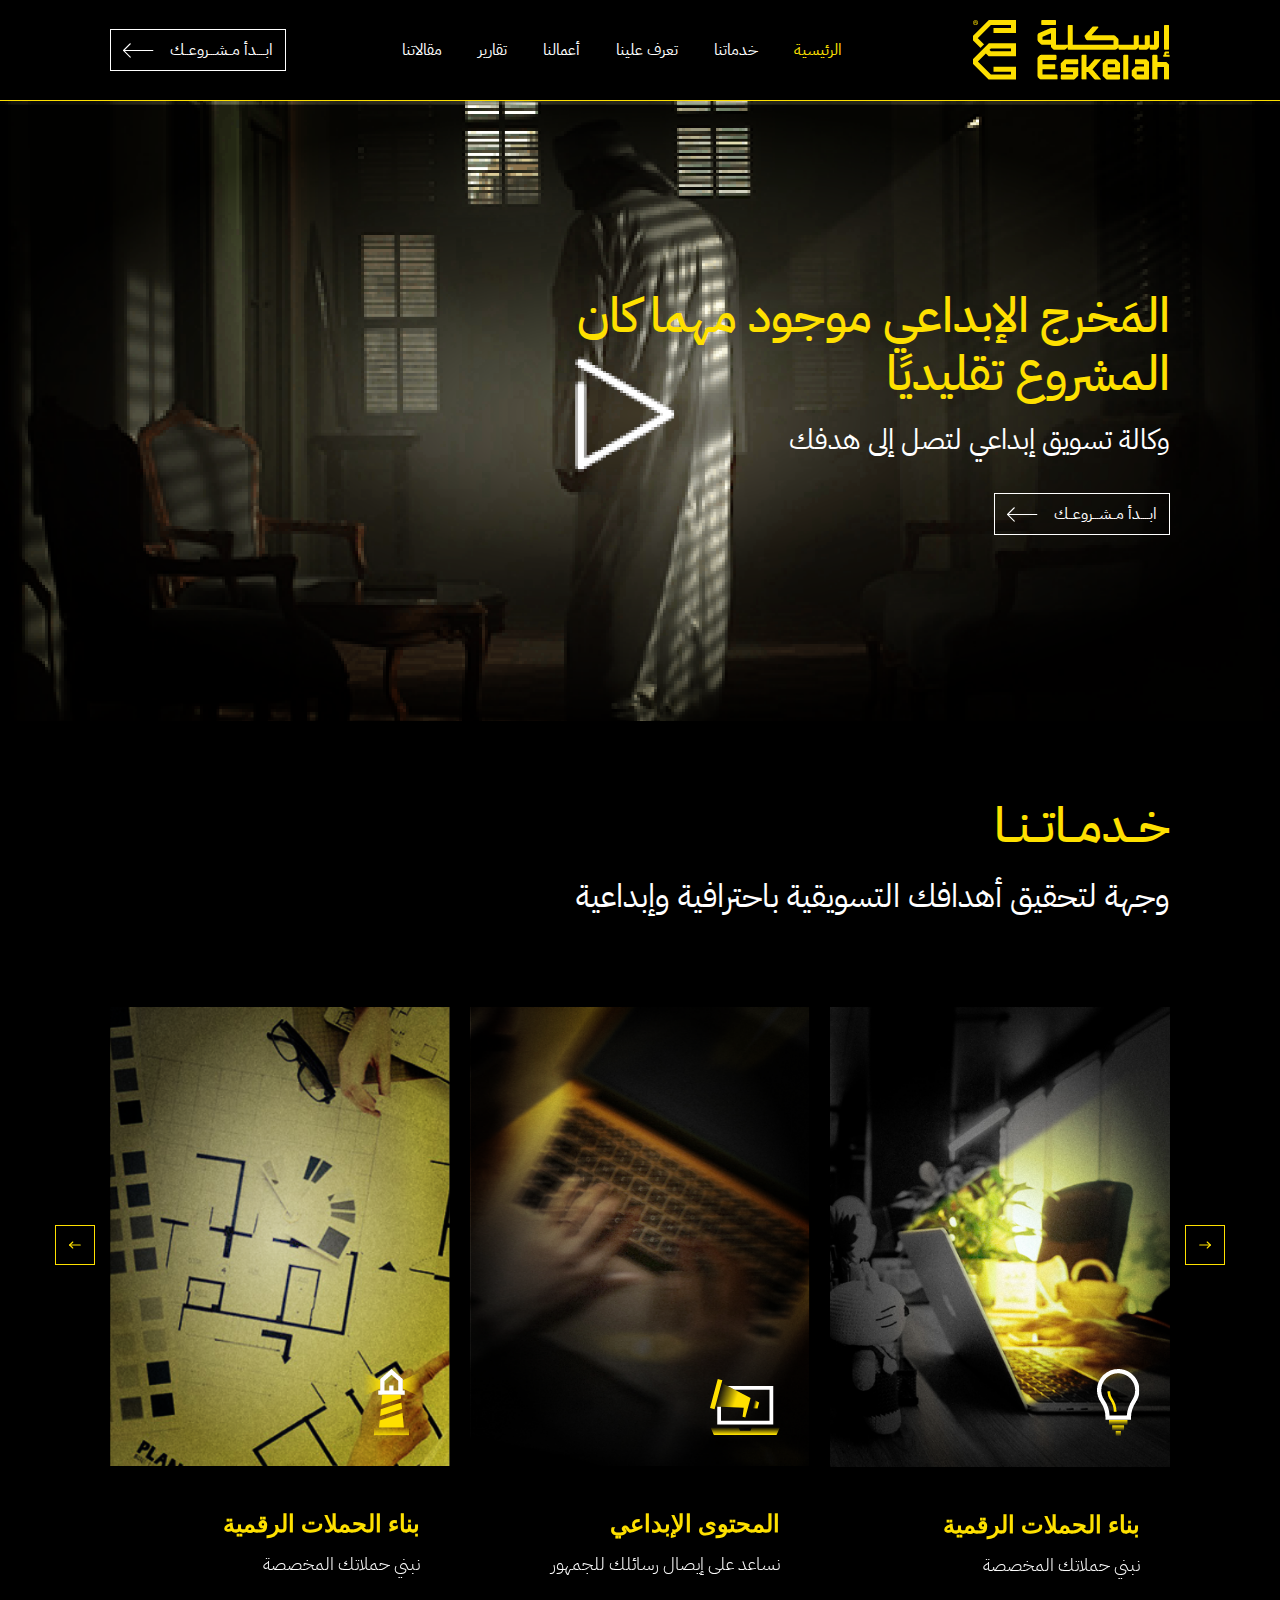
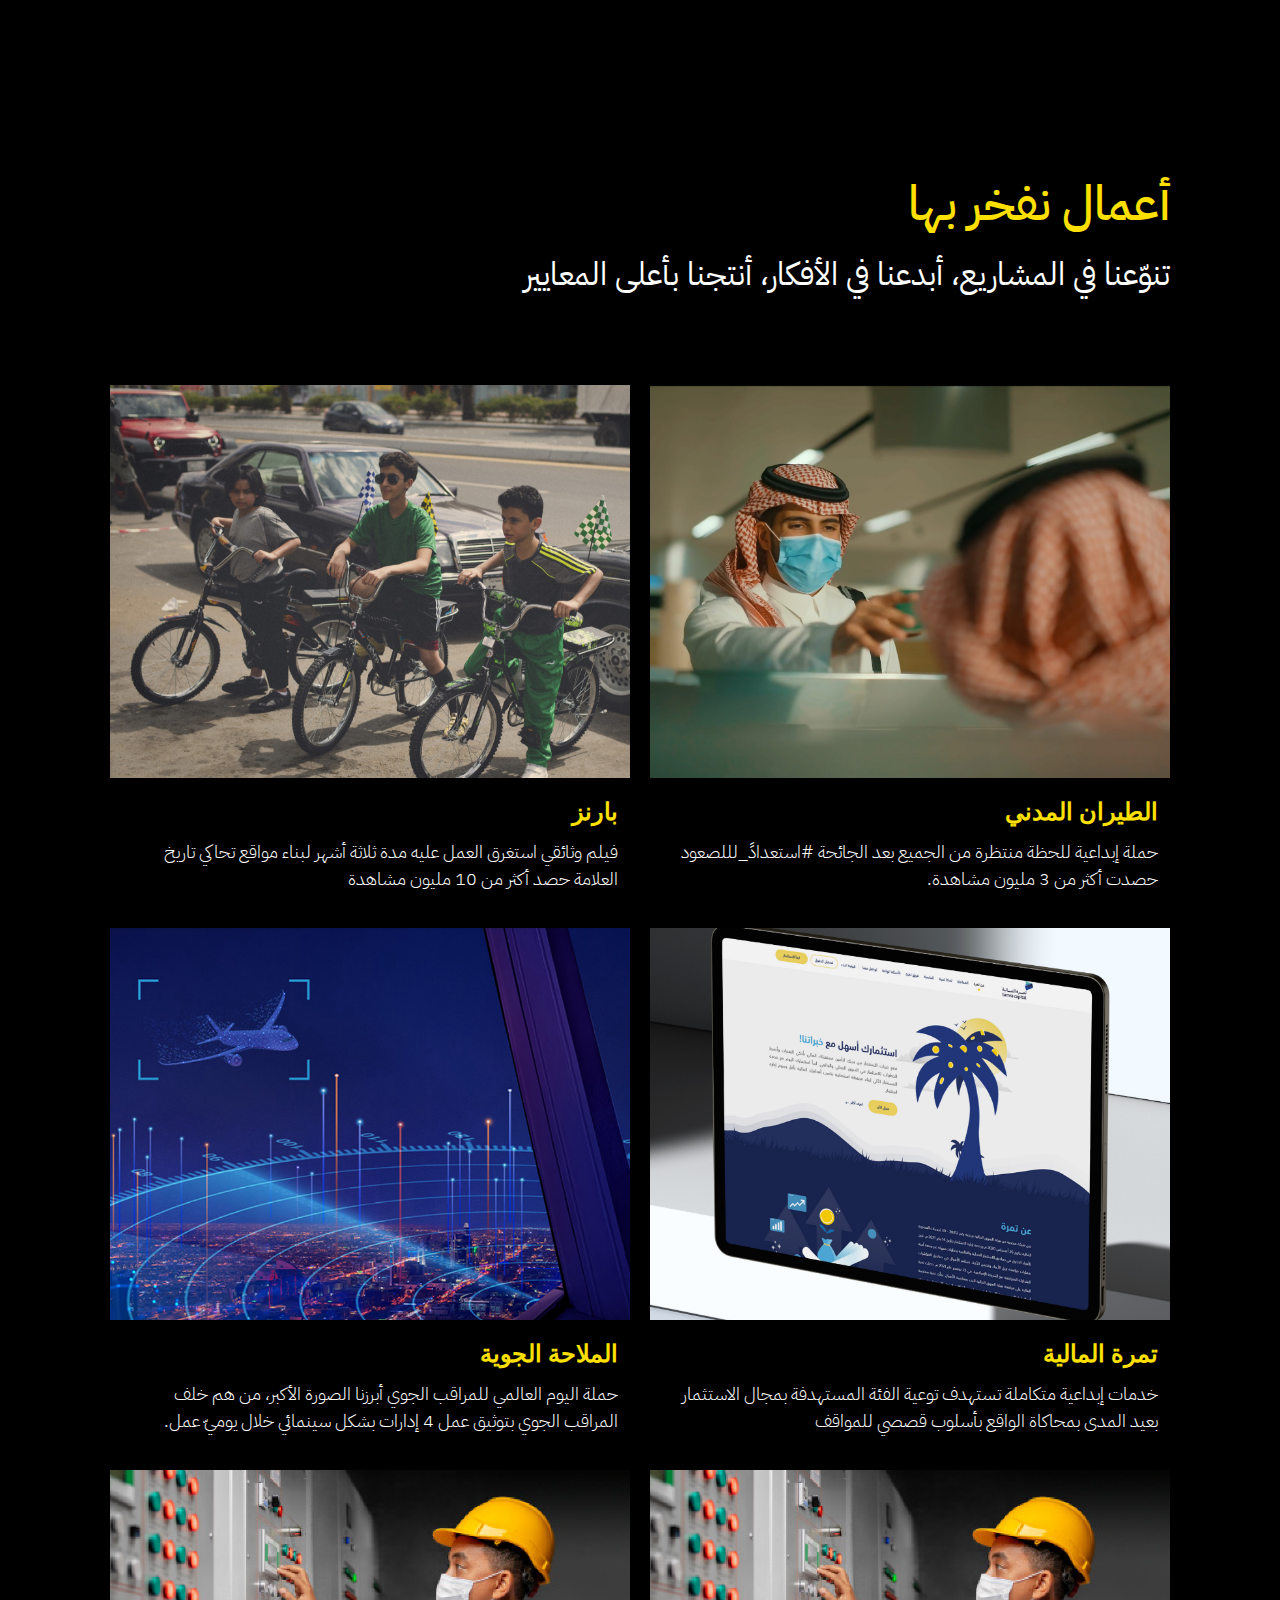
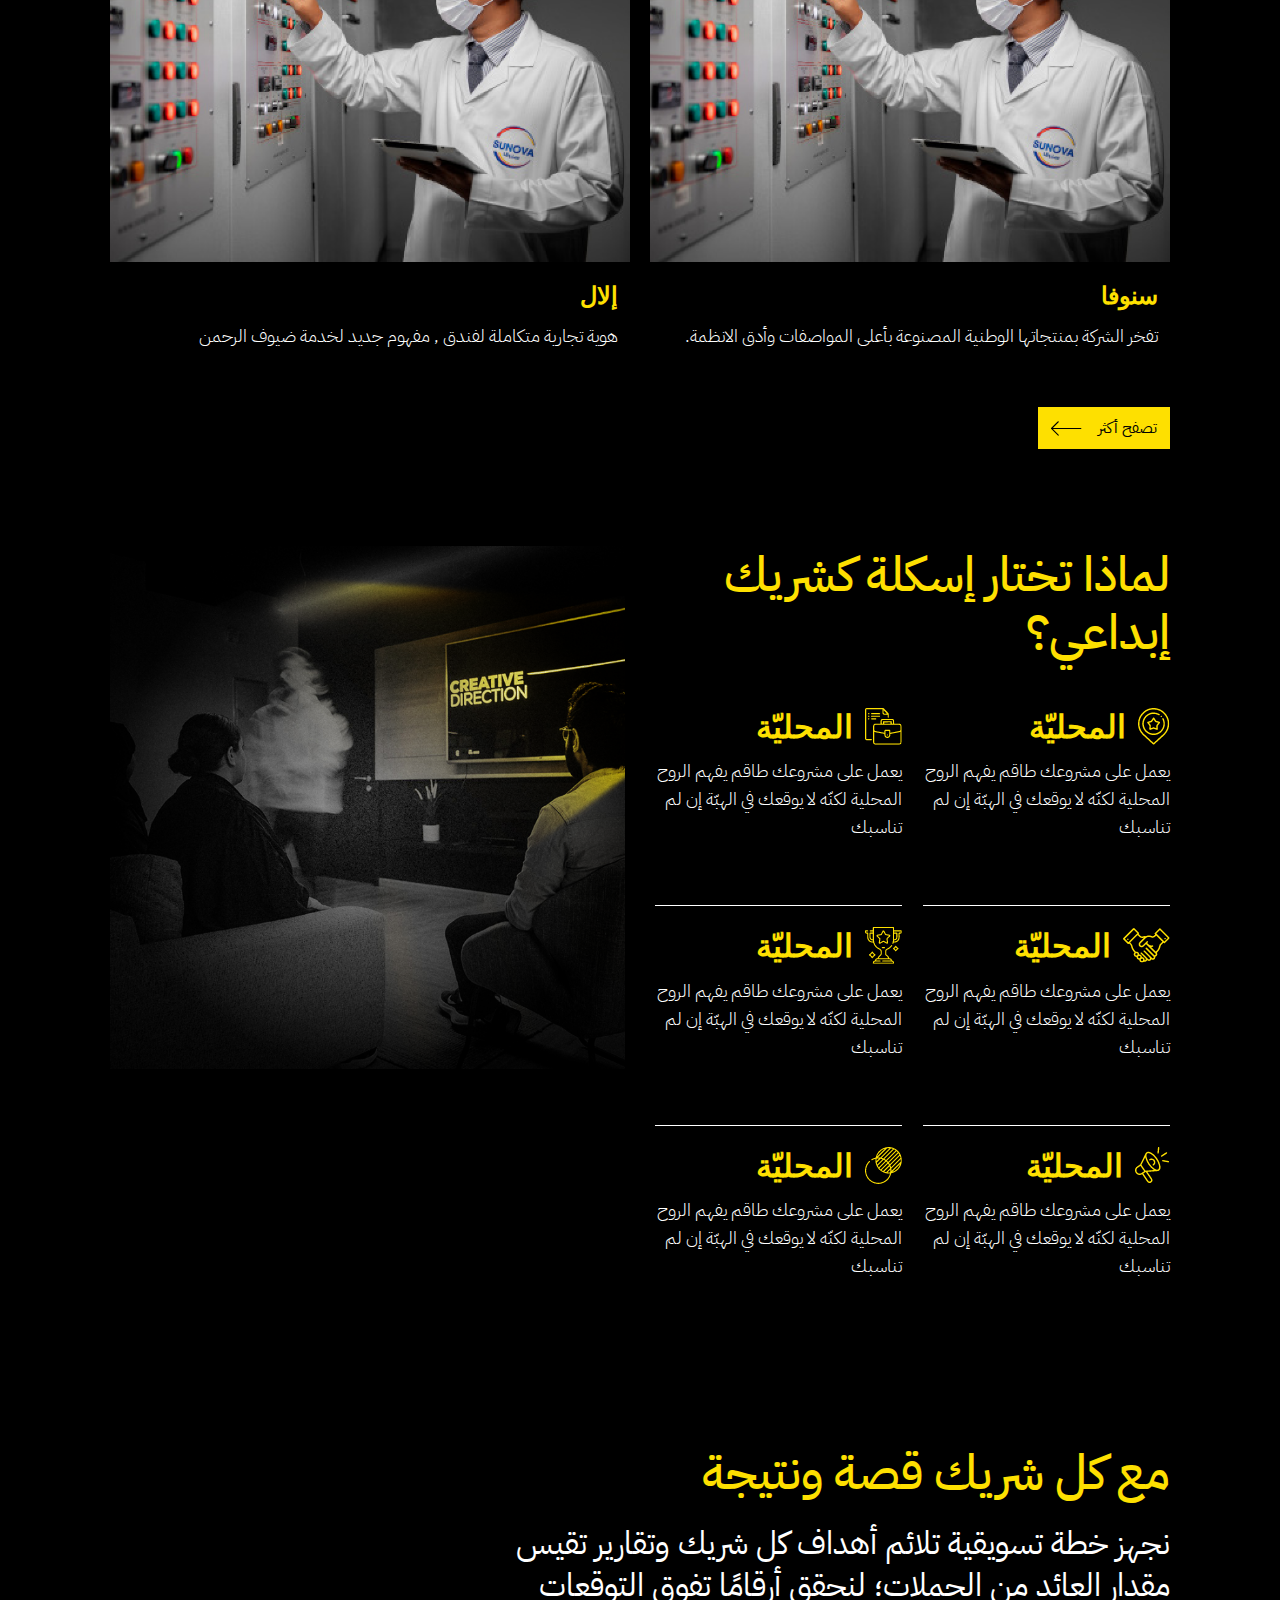
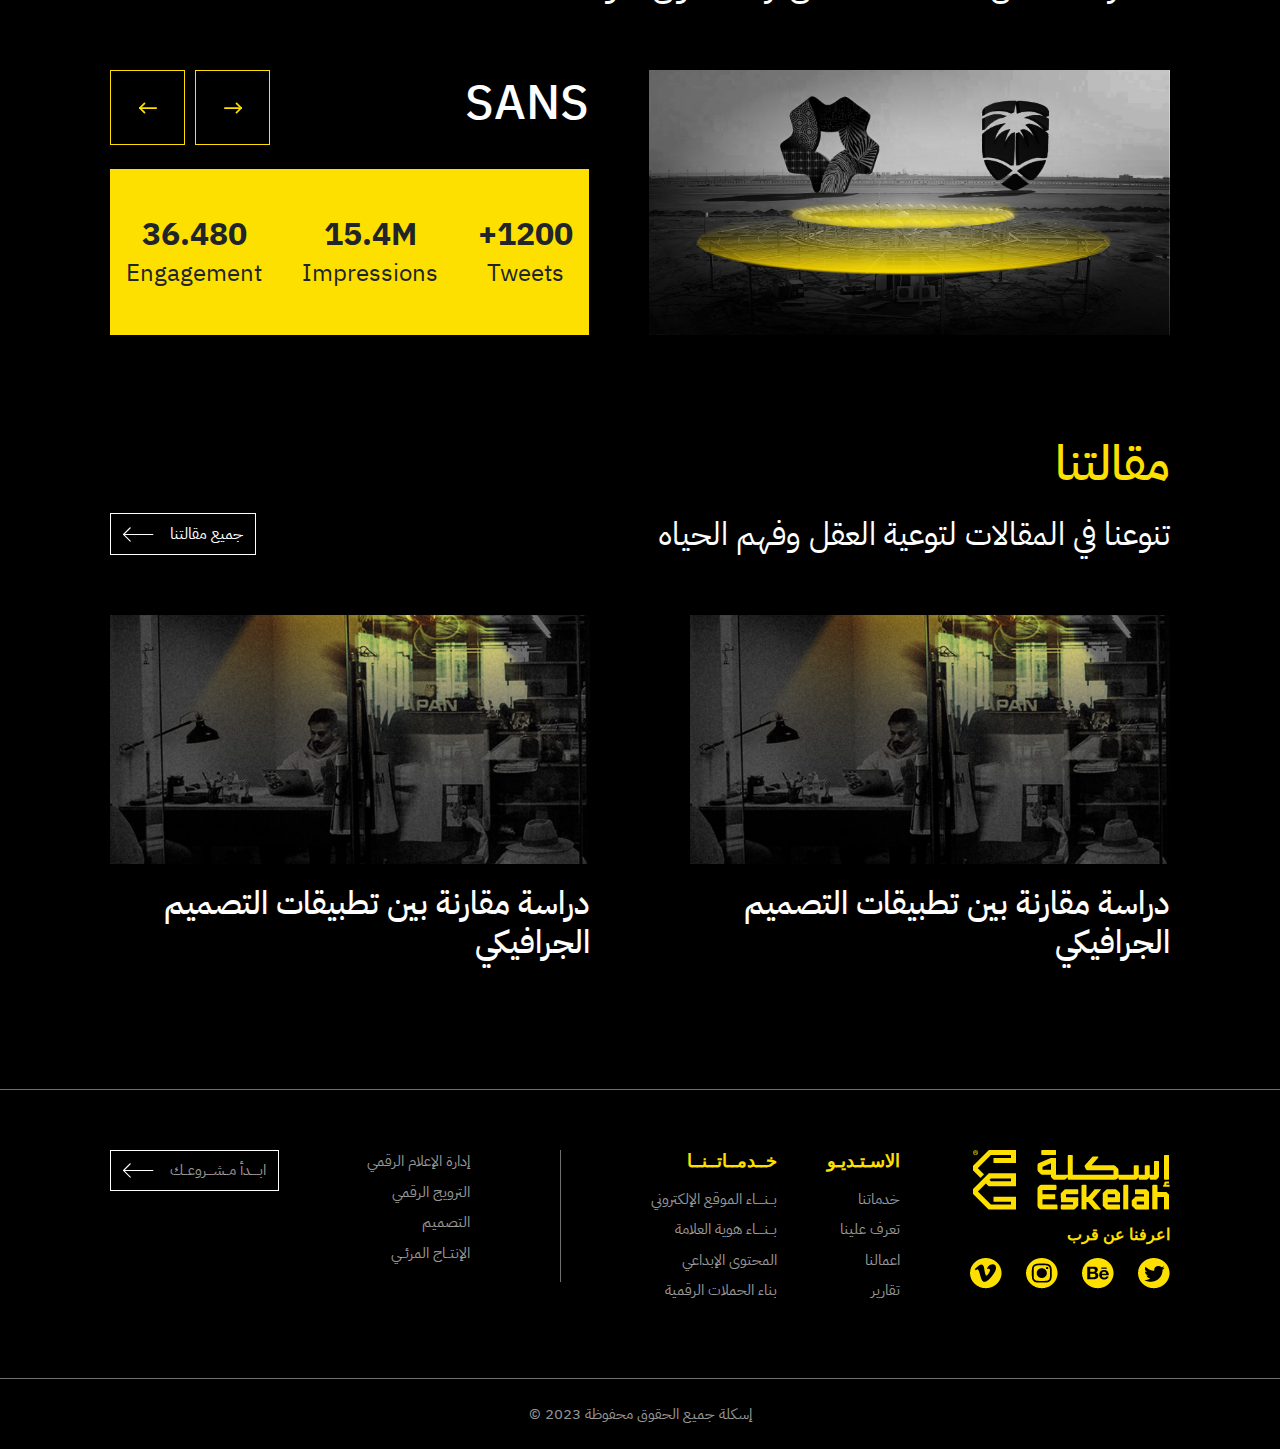
==== index.html @ 3be9e36b "first commit" ====
<!DOCTYPE html>
<html lang="en">

<head>
    <meta charset="UTF-8">
    <meta http-equiv="X-UA-Compatible" content="IE=edge">
    <meta name="viewport" content="width=device-width, initial-scale=1.0">
    <meta name="description" content="" />
    <title>Home</title>
    <link rel="stylesheet" href="css/bootstrap_rtl.min.css">
    <link rel="stylesheet" href="css/fontawesome-all.min.css">
    <link rel="stylesheet" href="css/owl.carousel.min.css">
    <link rel="stylesheet" href="css/style.css">

</head>

<body>

    <!-- Start NavBar -->
    <div class="nav">
        <div class="custom_container">
            <nav class="navbar navbar-expand-lg p-0">
                <a class="navbar-brand" href="index.html">
                    <img src="imgs/logo.png" alt="logo" />
                </a>
                <button class="navbar-toggler" type="button" data-toggle="collapse"
                    data-target="#navbarSupportedContent" aria-controls="navbarSupportedContent" aria-expanded="false"
                    class="w-auto" aria-label="Toggle navigation">
                    <svg xmlns="http://www.w3.org/2000/svg" class="icon icon-tabler icon-tabler-menu-2" width="32"
                        height="32" viewBox="0 0 24 24" stroke-width="1.5" stroke="#ffffff" fill="none"
                        stroke-linecap="round" stroke-linejoin="round">
                        <path stroke="none" d="M0 0h24v24H0z" fill="none" />
                        <path d="M4 6l16 0" />
                        <path d="M4 12l16 0" />
                        <path d="M4 18l16 0" />
                    </svg>
                </button>

                <div class="collapse navbar-collapse" id="navbarSupportedContent">
                    <ul class="navbar-nav mr-auto ml-auto">
                        <li class="nav-item ">
                            <a class="nav-link active" href="#">الرئيسية <span class="sr-only">(current)</span></a>
                        </li>
                        <li class="nav-item">
                            <a class="nav-link" href="#">خدماتنا</a>
                        </li>

                        <li class="nav-item">
                            <a class="nav-link" href="#">تعرف علينا</a>
                        </li>
                        <li class="nav-item">
                            <a class="nav-link" href="#"> أعمالنا</a>
                        </li>
                        <li class="nav-item">
                            <a class="nav-link" href="#"> تقارير</a>
                        </li>
                        <li class="nav-item">
                            <a class="nav-link" href="#"> مقالاتنا</a>
                        </li>
                    </ul>
                    <div class="action">
                        <a class="d-flex align-items-center" href="#">
                            <span> ابــــدأ مــشـــروعــك </span>
                            <img src="imgs/arrow.png" alt="arrow" />
                        </a>
                    </div>
                </div>
            </nav>
        </div>
    </div>
    <!--  // End NavBar  -->

    <!-- Start Hero -->

    <section class="hero">
        <div class="custom_container">
            <div class="content">
                <h1>
                    المَخرج الإبداعي موجود
                    مهما كان المشروع تقليديًا
                </h1>
                <p>
                    وكالة تسويق إبداعي لتصل إلى هدفك
                </p>
                <div class="action">
                    <a class="d-flex align-items-center" href="#">
                        <span> ابــــدأ مــشـــروعــك </span>
                        <img src="imgs/arrow.png" alt="arrow" />
                    </a>
                </div>
            </div>
        </div>
    </section>
    <!-- // end hero  -->

    <!-- Services -->

    <section class="services">
        <div class="custom_container">
            <h3 class="head"> خــدمــاتــنــا </h3>
            <p class="desc"> وجهة لتحقيق أهدافك التسويقية باحترافية وإبداعية </p>
            <div class="owl-carousel services_owl owl-theme">
                <div>
                    <div class="product">
                        <div class="product_img">
                            <img src="imgs/prod_1.png" alt="product" />
                            <img src="imgs/1.png" class="w-auto" alt="label" />
                        </div>
                        <div class="product_desc">
                            <h4> بناء الحملات الرقمية </h4>
                            <p>
                                نبني حملاتك المخصصة
                            </p>
                        </div>
                    </div>
                </div>
                <div>
                    <div class="product">
                        <div class="product_img">
                            <img src="imgs/prod_2.png" alt="product" />
                            <img src="imgs/2.png" class="w-auto" alt="label" />
                        </div>
                        <div class="product_desc">
                            <h4> المحتوى الإبداعي</h4>
                            <p>
                                نساعد على إيصال رسائلك للجمهور
                            </p>
                        </div>
                    </div>
                </div>
                <div>
                    <div class="product">
                        <div class="product_img">
                            <img src="imgs/prod_3.png" alt="product" />
                            <img src="imgs/3.png" class="w-auto" alt="label" />
                        </div>
                        <div class="product_desc">
                            <h4> بناء الحملات الرقمية </h4>
                            <p>
                                نبني حملاتك المخصصة
                            </p>
                        </div>
                    </div>
                </div>
                <div>
                    <div class="product">
                        <div class="product_img">
                            <img src="imgs/prod_4.png" alt="product" />
                            <img src="imgs/4.png" class="w-auto" alt="label" />
                        </div>
                        <div class="product_desc">
                            <h4> بناء الحملات الرقمية </h4>
                            <p>
                                نبني حملاتك المخصصة
                            </p>
                        </div>
                    </div>
                </div>
                <div>
                    <div class="product">
                        <div class="product_img">
                            <img src="imgs/prod_1.png" alt="product" />
                            <img src="imgs/1.png" class="w-auto" alt="label" />
                        </div>
                        <div class="product_desc">
                            <h4> بناء الحملات الرقمية </h4>
                            <p>
                                نبني حملاتك المخصصة
                            </p>
                        </div>
                    </div>
                </div>
                <div>
                    <div class="product">
                        <div class="product_img">
                            <img src="imgs/prod_2.png" alt="product" />
                            <img src="imgs/2.png" class="w-auto" alt="label" />
                        </div>
                        <div class="product_desc">
                            <h4> بناء الحملات الرقمية </h4>
                            <p>
                                نبني حملاتك المخصصة
                            </p>
                        </div>
                    </div>
                </div>
                <div>
                    <div class="product">
                        <div class="product_img">
                            <img src="imgs/prod_3.png" alt="product" />
                            <img src="imgs/3.png" class="w-auto" alt="label" />
                        </div>
                        <div class="product_desc">
                            <h4> بناء الحملات الرقمية </h4>
                            <p>
                                نبني حملاتك المخصصة
                            </p>
                        </div>
                    </div>
                </div>

            </div>
        </div>
    </section>

    <!-- End Services  -->

    <!-- Start Products -->

    <section class="products">
        <div class="custom_container">
            <h3 class="head"> أعمال نفخر بها </h3>
            <p class="desc">تنوّعنا في المشاريع، أبدعنا في الأفكار، أنتجنا بأعلى المعايير </p>
            <div class="wrapper d-flex row">
                <a href="#" class="product">
                    <div class="product_img">
                        <img src="imgs/product_1.png" class="w-100" alt="product" />
                    </div>
                    <div class="product_desc">
                        <h4> الطيران المدني</h4>
                        <p>
                            حملة إبداعية للحظة منتظرة من الجميع بعد الجائحة #استعدادً_لللصعود
                            حصدت أكثر من 3 مليون مشاهدة.

                        </p>
                        <img src="imgs/arrow_rotate.png" class="arrow" alt="arrow_rotate" />
                    </div>
                </a>
                <a href="#" class="product">
                    <div class="product_img">
                        <img src="imgs/product_2.png" class="w-100" alt="product" />
                    </div>
                    <div class="product_desc">
                        <h4> بارنز</h4>
                        <p>
                            فيلم وثائقي استغرق العمل عليه مدة ثلاثة أشهر لبناء مواقع
                            تحاكي تاريخ العلامة حصد أكثر من 10 مليون مشاهدة

                        </p>
                        <img src="imgs/arrow_rotate.png" class="arrow" alt="arrow_rotate" />
                    </div>
                </a>
                <a href="#" class="product">
                    <div class="product_img">
                        <img src="imgs/product_3.png" class="w-100" alt="product" />
                    </div>
                    <div class="product_desc">
                        <h4> تمرة المالية </h4>
                        <p>
                            خدمات إبداعية متكاملة تستهدف توعية الفئة المستهدفة بمجال الاستثمار
                            بعيد المدى بمحاكاة الواقع بأسلوب قصصي للمواقف
                        </p>
                        <img src="imgs/arrow_rotate.png" class="arrow" alt="arrow_rotate" />
                    </div>
                </a>
                <a href="#" class="product">
                    <div class="product_img">
                        <img src="imgs/product_4.png" class="w-100" alt="product" />
                    </div>
                    <div class="product_desc">
                        <h4> الملاحة الجوية</h4>
                        <p>
                            حملة اليوم العالمي للمراقب الجوي أبرزنا الصورة الأكبر، من هم خلف المراقب الجوي
                            بتوثيق عمل 4 إدارات بشكل سينمائي خلال يوميّ عمل.
                        </p>
                        <img src="imgs/arrow_rotate.png" class="arrow" alt="arrow_rotate" />
                    </div>
                </a>
                <a href="#" class="product">
                    <div class="product_img">
                        <img src="imgs/product_5.png" class="w-100" alt="product" />
                    </div>
                    <div class="product_desc">
                        <h4> سنوفا</h4>
                        <p>
                            تفخر الشركة بمنتجاتها الوطنية المصنوعة بأعلى المواصفات وأدق الانظمة.
                        </p>
                        <img src="imgs/arrow_rotate.png" class="arrow" alt="arrow_rotate" />

                    </div>
                </a>
                <a href="#" class="product">
                    <div class="product_img">
                        <img src="imgs/product_5.png" class="w-100" alt="product" />
                    </div>
                    <div class="product_desc">
                        <h4> إلال</h4>
                        <p>
                            هوية تجارية متكاملة لفندق , مفهوم جديد لخدمة ضيوف الرحمن
                        </p>
                        <img src="imgs/arrow_rotate.png" class="arrow" alt="arrow_rotate" />
                    </div>
                </a>
            </div>
            <div class="action">
                <a class="d-flex align-items-center" href="#">
                    <span> تصفح أكثر </span>
                    <img src="imgs/arrow_black.png" alt="arrow">
                </a>
            </div>
        </div>
    </section>
    <!-- End Products -->

    <!-- Start why_us -->
    <section class="why_us">
        <div class="custom_container">
            <div class="row">
                <div class="col-lg-6 content">
                    <h2 class="head"> لماذا تختار إسكلة كشريك إبداعي؟ </h2>
                    <div class="features d-flex flex-wrap">
                        <div class="feat">
                            <div class="feat_head d-flex align-items-center">
                                <img src="imgs/feat_1.png" alt="features" />
                                <h5> المحليّة </h5>
                            </div>
                            <div class="feat_desc">
                                <p>
                                    يعمل على مشروعك طاقم يفهم الروح المحلية لكنّه لا يوقعك في الهبّة إن لم تناسبك
                                </p>
                            </div>
                        </div>
                        <div class="feat">
                            <div class="feat_head d-flex align-items-center">
                                <img src="imgs/feat_2.png" alt="features" />
                                <h5> المحليّة </h5>
                            </div>
                            <div class="feat_desc">
                                <p>
                                    يعمل على مشروعك طاقم يفهم الروح المحلية لكنّه لا يوقعك في الهبّة إن لم تناسبك
                                </p>
                            </div>
                        </div>
                        <div class="feat">
                            <div class="feat_head d-flex align-items-center">
                                <img src="imgs/feat_3.png" alt="features" />
                                <h5> المحليّة </h5>
                            </div>
                            <div class="feat_desc">
                                <p>
                                    يعمل على مشروعك طاقم يفهم الروح المحلية لكنّه لا يوقعك في الهبّة إن لم تناسبك
                                </p>
                            </div>
                        </div>
                        <div class="feat">
                            <div class="feat_head d-flex align-items-center">
                                <img src="imgs/feat_4.png" alt="features" />
                                <h5> المحليّة </h5>
                            </div>
                            <div class="feat_desc">
                                <p>
                                    يعمل على مشروعك طاقم يفهم الروح المحلية لكنّه لا يوقعك في الهبّة إن لم تناسبك
                                </p>
                            </div>
                        </div>
                        <div class="feat">
                            <div class="feat_head d-flex align-items-center">
                                <img src="imgs/feat_5.png" alt="features" />
                                <h5> المحليّة </h5>
                            </div>
                            <div class="feat_desc">
                                <p>
                                    يعمل على مشروعك طاقم يفهم الروح المحلية لكنّه لا يوقعك في الهبّة إن لم تناسبك
                                </p>
                            </div>
                        </div>
                        <div class="feat">
                            <div class="feat_head d-flex align-items-center">
                                <img src="imgs/feat_6.png" alt="features" />
                                <h5> المحليّة </h5>
                            </div>
                            <div class="feat_desc">
                                <p>
                                    يعمل على مشروعك طاقم يفهم الروح المحلية لكنّه لا يوقعك في الهبّة إن لم تناسبك
                                </p>
                            </div>
                        </div>
                    </div>
                </div>
                <di class="col-lg-6  img_wrapper">
                    <img src="imgs/why_us.png" alt="why us " />
                </di>
            </div>
        </div>
    </section>

    <!-- End Why Us -->

    <!-- Partners -->

    <section class="partners">
        <div class="custom_container">
            <h3 class="head">مع كل شريك قصة ونتيجة </h3>
            <p class="desc">
                نجهز خطة تسويقية تلائم أهداف كل شريك وتقارير تقيس
                مقدار العائد من الحملات؛ لنحقق أرقامًا تفوق التوقعات
            </p>
            <div class="partner_content d-flex">
                <!-- img part -->
                <div class="partner_img">
                    <img src="imgs/partner.png" class="w-100" alt="partner" />
                </div>
                <!-- Slider part  -->
                <div class="partner_slider">

                    <div id="carouselExampleFade" class="carousel slide carousel-fade" data-ride="carousel">
                        <div class="slider_header d-flex justify-content-between align-items-center">
                            <h4> SANS </h4>
                            <div class="slider_buttons">
                                <a class="carousel-control-prev" href="#carouselExampleFade" role="button"
                                    data-slide="prev">
                                    <svg xmlns="http://www.w3.org/2000/svg"
                                        class="icon icon-tabler icon-tabler-arrow-narrow-right" width="28" height="28"
                                        viewBox="0 0 24 24" stroke-width="1.5" stroke="#FEE000" fill="none"
                                        stroke-linecap="round" stroke-linejoin="round">
                                        <path stroke="none" d="M0 0h24v24H0z" fill="none" />
                                        <path d="M5 12l14 0" />
                                        <path d="M15 16l4 -4" />
                                        <path d="M15 8l4 4" />
                                    </svg>
                                </a>
                                <a class="carousel-control-next" href="#carouselExampleFade" role="button"
                                    data-slide="next">
                                    <svg xmlns="http://www.w3.org/2000/svg"
                                        class="icon icon-tabler icon-tabler-arrow-narrow-left" width="28" height="28"
                                        viewBox="0 0 24 24" stroke-width="1.5" stroke="#FEE000" fill="none"
                                        stroke-linecap="round" stroke-linejoin="round">
                                        <path stroke="none" d="M0 0h24v24H0z" fill="none" />
                                        <path d="M5 12l14 0" />
                                        <path d="M5 12l4 4" />
                                        <path d="M5 12l4 -4" />
                                    </svg>
                                </a>
                            </div>

                        </div>
                        <div class="carousel-inner">
                            <div class="carousel-item active">
                                <div class="d-flex justify-content-between align-items-center slider_content">
                                    <div>
                                        <h5>1200+</h5>
                                        <span>Tweets</span>
                                    </div>
                                    <div>
                                        <h5>15.4M</h5>
                                        <span>Impressions</span>
                                    </div>
                                    <div>
                                        <h5>36.480</h5>
                                        <span>Engagement</span>
                                    </div>
                                </div>
                            </div>
                            <div class="carousel-item">
                                <div class="d-flex justify-content-between align-items-center slider_content">
                                    <div>
                                        <h5>1200+</h5>
                                        <span>Tweets</span>
                                    </div>
                                    <div>
                                        <h5>15.4M</h5>
                                        <span>Impressions</span>
                                    </div>
                                    <div>
                                        <h5>36.480</h5>
                                        <span>Engagement</span>
                                    </div>
                                </div>
                            </div>
                            <div class="carousel-item">
                                <div class="d-flex justify-content-between align-items-center slider_content">
                                    <div>
                                        <h5>1200+</h5>
                                        <span>Tweets</span>
                                    </div>
                                    <div>
                                        <h5>15.4M</h5>
                                        <span>Impressions</span>
                                    </div>
                                    <div>
                                        <h5>36.480</h5>
                                        <span>Engagement</span>
                                    </div>
                                </div>
                            </div>
                        </div>

                    </div>
                </div>
            </div>
        </div>
    </section>

    <!-- End Partners -->

    <!-- Start Articles -->

    <section class="articles">
        <div class="custom_container">
            <div class="article_header d-flex justify-content-between ">
                <div>
                    <h2 class="head"> مقالتنا </h2>
                    <p class="desc"> تنوعنا في المقالات لتوعية العقل وفهم الحياه</p>
                </div>
                <div class="action">
                    <a class="d-flex align-items-center" href="#">
                        <span> جميع مقالتنا </span>
                        <img src="imgs/arrow.png" alt="arrow" />
                    </a>
                </div>
            </div>

            <!-- Articles  -->
            <div class="articles_data d-flex">
                <a href="#" class="article_content d-block ">
                    <img src="imgs/article_1.png" alt="article_1" />
                    <h4>دراسة مقارنة بين تطبيقات التصميم الجرافيكي</h4>
                </a>
                <a href="#" class="article_content d-block">
                    <img src="imgs/article_1.png" alt="article_1" />
                    <h4>دراسة مقارنة بين تطبيقات التصميم الجرافيكي</h4>
                </a>
            </div>

        </div>
    </section>

    <!-- End articles -->

    <!-- start footer -->
    <footer>
        <div class="footer_wrapper">
            <div class="custom_container">
                <div class="footer_content d-flex ">
                    <div class="footer_links">
                        <div class="footer_logo">
                            <img src="imgs/logo.png" alt="logo" />
                            <span>اعرفنا عن قرب</span>
                            <div class="social">
                                <a href="#"><img src="imgs/twitter.png" alt="twitter" /></a>
                                <a href="#"><img src="imgs/be.png" alt="BE" /></a>
                                <a href="#"><img src="imgs/insta.png" alt="insta" /></a>
                                <a href="#"><img src="imgs/vimeo.png" alt="vimeo" /></a>
                            </div>
                        </div>
                        <div>
                            <h6>الاسـتـديـو</h6>
                            <ul class="list-unstyled p-0">
                                <li> <a href="#"> خدماتنا </a> </li>
                                <li> <a href="#"> تعرف علينا </a> </li>
                                <li> <a href="#"> اعمالنا </a> </li>
                                <li> <a href="#"> تقارير</a> </li>
                            </ul>
                        </div>
                        <div>
                            <h6>خــدمــاتــنــا</h6>
                            <ul class="list-unstyled p-0">
                                <li> <a href="#"> بــنــــاء الموقع الإلكتروني </a> </li>
                                <li> <a href="#"> بــنــــاء هوية العلامة </a> </li>
                                <li> <a href="#"> المحتوى الإبداعي </a> </li>
                                <li> <a href="#"> بناء الحملات الرقمية</a> </li>
                            </ul>
                        </div>
                    </div>
                    <div class="separator">
                        <img src="imgs/separator.png" alt="separator" />
                    </div>
                    <div class="more">
                        <div>
                            <a href="#"> إدارة الإعلام الرقمي </a>
                            <a href="#"> الترويج الرقمي </a>
                            <a href="#"> التصميم </a>
                            <a href="#">الإنتــاج المرئــي </a>
                        </div>
                        <div class="action">
                            <a class="d-flex align-items-center" href="#">
                                <span> ابــــدأ مــشـــروعــك </span>
                                <img src="imgs/arrow.png" alt="arrow" />
                            </a>
                        </div>
                    </div>

                </div>
            </div>
        </div>
        <div class="copyrights">
            إسكلة جميع الحقوق محفوظة 2023 ©
        </div>
    </footer>
    <script src="js/jquery-3.2.1.min.js"></script>
    <script src="js/popper.min.js"></script>
    <script src="js/bootstrap.min.js"></script>
    <script src="js/owl.carousel.min.js"></script>
    <script src="js/main.js"></script>
</body>

</html>
---- css/style.css ----
@import url("https://fonts.googleapis.com/css2?family=IBM+Plex+Sans+Arabic:wght@300;400;500;600;700&family=IBM+Plex+Sans:wght@300;400;500;600;700&family=Montserrat:wght@300&display=swap");
/*my global vars */
/*colors */
/*fonts*/
body {
  direction: rtl;
  text-align: start;
  font-family: "IBM Plex Sans Arabic", sans-serif;
  background-color: #000;
}

/* my global classes */
.custom_container {
  width: 100%;
  max-width: calc(100% - 250px);
  margin: auto;
  position: relative;
  padding: 0 10px;
}
@media (max-width: 1400px) {
  .custom_container {
    max-width: calc(100% - 200px);
  }
}
@media (max-width: 1200px) {
  .custom_container {
    max-width: calc(100% - 120px);
  }
}
@media (max-width: 991px) {
  .custom_container {
    max-width: calc(100% - 100px);
    padding: 0 15px;
  }
}
@media (max-width: 767px) {
  .custom_container {
    max-width: 100%;
  }
}

.action a {
  padding: 12px 16px;
  border: 1px solid #fff;
  color: #fff;
  text-decoration: none;
  width: 184px;
  justify-content: space-between;
}
@media (max-width: 1400px) {
  .action a {
    gap: 16px;
    padding: 8px 12px;
    width: -moz-fit-content;
    width: fit-content;
  }
}
@media (max-width: 991px) {
  .action a {
    width: -moz-fit-content;
    width: fit-content;
  }
}
@media (max-width: 425px) {
  .action a {
    font-size: 12px;
    line-height: 24px;
  }
}

.head {
  font-size: 3rem;
  color: #FEE000;
  line-height: 58px;
  margin-bottom: 20px;
}
@media (max-width: 1200px) {
  .head {
    font-size: 2rem;
    line-height: 42px;
    margin-bottom: 6px;
  }
}
@media (max-width: 991px) {
  .head {
    font-size: 1.5rem;
    line-height: 34px;
  }
}
@media (max-width: 767px) {
  .head {
    font-size: 20px;
    line-height: 30px;
  }
}

.desc {
  color: #fff;
  font-size: 2rem;
  line-height: 42px;
  margin-bottom: 90px;
}
@media (max-width: 1200px) {
  .desc {
    font-size: 1.5rem;
    line-height: 34px;
    margin-bottom: 40px;
  }
}
@media (max-width: 991px) {
  .desc {
    font-size: 20px;
    line-height: 30px;
  }
}
@media (max-width: 767px) {
  .desc {
    font-size: 15px;
    line-height: 30px;
  }
}
@media (max-width: 425px) {
  .desc {
    font-size: 12px;
    line-height: 24px;
  }
}

.w-auto {
  width: auto !important;
}

.product .product_img {
  position: relative;
}
.product .product_img .w-auto {
  position: absolute;
  bottom: 30px;
  right: 30px;
}
.product .product_desc {
  padding: 36px 30px 24px 12px;
  transition: 0.3s all ease-in-out;
}
@media (max-width: 991px) {
  .product .product_desc {
    padding: 12px;
  }
}
.product .product_desc h4 {
  font-size: 2rem;
  margin-bottom: 6px;
  line-height: 42px;
  color: #FEE000;
  font-family: "IBM Plex Sans", sans-serif;
  font-weight: 600;
}
@media (max-width: 1400px) {
  .product .product_desc h4 {
    font-size: 1.5rem;
  }
}
@media (max-width: 991px) {
  .product .product_desc h4 {
    font-size: 18px;
    line-height: 28px;
  }
}
.product .product_desc p {
  font-size: 18px;
  color: #fff;
  font-weight: 300;
  margin: 0;
}
@media (max-width: 1400px) {
  .product .product_desc p {
    font-size: 18px;
  }
}
@media (max-width: 991px) {
  .product .product_desc p {
    font-size: 16px;
  }
}
.product .product_desc:hover {
  background-color: #FEE000;
}
.product .product_desc:hover h4,
.product .product_desc:hover p {
  color: #000;
}

.feat_desc {
  color: #fff;
  font-size: 18px;
  line-height: 28px;
  font-weight: 300;
  margin-bottom: 64px;
}
@media (max-width: 991px) {
  .feat_desc {
    font-size: 16px;
    margin-bottom: 32px;
  }
}

/*start navBar  */
.nav {
  background-color: #000;
  padding: 30px 0;
  border-bottom: 1px solid #FEE000;
}
@media (max-width: 1400px) {
  .nav {
    padding: 20px 0;
  }
}
@media (max-width: 575px) {
  .nav {
    padding: 16px 0;
  }
}
.nav .navbar-brand {
  padding: 0;
}
@media (max-width: 1200px) {
  .nav .navbar-brand img {
    width: 160px;
  }
}
@media (max-width: 767px) {
  .nav .navbar-brand img {
    width: 100px;
  }
}
.nav .navbar-toggler {
  outline: none;
  padding: 0;
  margin: 0;
  border: none;
}
@media (max-width: 767px) {
  .nav .navbar-toggler svg {
    height: 24px;
    width: 24px;
  }
}
.nav .navbar-nav .nav-item .nav-link {
  color: #fff;
  font-size: 18px;
  text-decoration: none;
  margin-inline-end: 82px;
}
@media (max-width: 1600px) {
  .nav .navbar-nav .nav-item .nav-link {
    margin-inline-end: 40px;
  }
}
@media (max-width: 1400px) {
  .nav .navbar-nav .nav-item .nav-link {
    margin-inline-end: 20px;
    font-size: 16px;
  }
}
.nav .navbar-nav .nav-item .nav-link.active {
  color: #FEE000;
}
.nav .navbar-nav .nav-item:last-of-type .nav-link {
  margin: 0;
}
@media (max-width: 991px) {
  .nav .navbar-collapse {
    background-color: #333;
    padding: 16px;
    border-radius: 6px;
    margin-top: 16px;
  }
  .nav .navbar-collapse .navbar-nav .nav-item .nav-link {
    margin-bottom: 12px !important;
  }
}

/*end navbar */
/*start hero */
.hero {
  background-image: url(../imgs/hero.png);
  background-size: cover;
  background-position: center;
}
.hero .content {
  min-height: 870px;
  display: flex;
  justify-content: center;
  flex-direction: column;
  width: 605px;
  max-width: 100%;
}
@media (max-width: 1400px) {
  .hero .content {
    min-height: 620px;
  }
}
@media (max-width: 991px) {
  .hero .content {
    min-height: 430px;
  }
}
.hero .content h1 {
  font-size: 4rem;
  color: #FEE000;
  line-height: 92px;
  margin-bottom: 16px;
}
@media (max-width: 1400px) {
  .hero .content h1 {
    line-height: 58px;
    font-size: 3rem;
  }
}
@media (max-width: 991px) {
  .hero .content h1 {
    line-height: 42px;
    font-size: 2rem;
  }
}
@media (max-width: 425px) {
  .hero .content h1 {
    line-height: 34px;
    font-size: 24px;
  }
}
.hero .content p {
  font-size: 32px;
  color: #fff;
  line-height: 42px;
  margin-bottom: 32px;
}
@media (max-width: 1400px) {
  .hero .content p {
    font-size: 28px;
  }
}
@media (max-width: 991px) {
  .hero .content p {
    line-height: 34px;
    margin-bottom: 24px;
    font-size: 24px;
  }
}
@media (max-width: 425px) {
  .hero .content p {
    line-height: 28px;
    font-size: 18px;
  }
}
.hero .content .action {
  width: -moz-fit-content;
  width: fit-content;
}

/*end hero */
/*start services */
.services {
  padding: 76px 0 97px;
}
@media (max-width: 991px) {
  .services {
    padding: 64px 0;
  }
}

.owl-carousel {
  position: relative;
}

.owl-prev,
.owl-next {
  position: absolute;
  top: 40%;
  transform: translateY(-50%);
  font-size: 24px;
  padding: 10px;
  background-color: rgba(0, 0, 0, 0.3);
  color: white;
  border: none;
  cursor: pointer;
  transition: all 0.3s ease-in-out;
}

.owl-carousel .owl-nav button.owl-next,
.owl-carousel .owl-nav button.owl-prev,
.owl-carousel button.owl-dot {
  border: 1px solid #FEE000;
  padding: 10px !important;
  display: flex;
  align-items: center;
  justify-content: center;
  outline: none !important;
  width: 75px;
  height: 75px;
}
@media (max-width: 1400px) {
  .owl-carousel .owl-nav button.owl-next,
  .owl-carousel .owl-nav button.owl-prev,
  .owl-carousel button.owl-dot {
    width: 40px;
    height: 40px;
  }
}
@media (max-width: 991px) {
  .owl-carousel .owl-nav button.owl-next,
  .owl-carousel .owl-nav button.owl-prev,
  .owl-carousel button.owl-dot {
    transform: translateY(-100%);
    top: -40px;
  }
}

.owl-prev:hover,
.owl-next:hover {
  background-color: #FEE000 !important;
  border: 1px solid #FEE000 !important;
}
.owl-prev:hover svg,
.owl-next:hover svg {
  stroke: #000000;
}

.owl-prev {
  left: -90px;
}
@media (max-width: 1400px) {
  .owl-prev {
    left: -55px;
  }
}
@media (max-width: 1400px) and (max-width: 991px) {
  .owl-prev {
    left: 0;
  }
}

.owl-next {
  right: -90px;
}
@media (max-width: 1400px) {
  .owl-next {
    right: -55px;
  }
}
@media (max-width: 991px) {
  .owl-next {
    right: auto;
    left: 60px;
  }
}

.owl-dots {
  display: none;
}

/*products*/
.products {
  padding: 76px 0 97px;
}
@media (max-width: 991px) {
  .products {
    padding: 64px 0;
  }
}
@media (max-width: 991px) {
  .products {
    padding-bottom: 64px;
  }
}
.products .wrapper {
  flex-wrap: wrap;
  margin-right: -10px;
  margin-left: -10px;
}
.products .wrapper .product {
  flex-basis: 50%;
  padding: 0 10px;
  margin-bottom: 24px;
  text-decoration: none;
}
.products .wrapper .product img {
  width: 100%;
}
.products .wrapper .product .product_desc {
  position: relative;
}
@media (max-width: 1400px) {
  .products .wrapper .product .product_desc {
    padding: 12px;
  }
}
.products .wrapper .product .product_desc p {
  width: 465px;
  max-width: 90%;
}
@media (max-width: 1400px) {
  .products .wrapper .product .product_desc p {
    width: auto;
    max-width: 100%;
  }
}
.products .wrapper .product .product_desc .arrow {
  position: absolute;
  left: 24px;
  bottom: 24px;
  width: auto;
  display: none;
  transition: 0.3s all ease-in-out;
}
.products .wrapper .product .product_desc:hover .arrow {
  display: block;
}
@media (max-width: 991px) {
  .products .wrapper .product .product_desc .arrow {
    display: none !important;
  }
}
.products .action a {
  background-color: #FEE000;
  color: #000;
  border-color: #FEE000;
  margin-top: 22px;
}

/*why_us*/
.why_us {
  padding-bottom: 100px;
}
@media (max-width: 991px) {
  .why_us {
    padding-bottom: 64px;
  }
}
.why_us .content {
  display: flex;
  flex-direction: column;
  justify-content: center;
}
.why_us .img_wrapper {
  text-align: end;
}
.why_us .img_wrapper img {
  width: 754px;
  max-width: 100%;
}
@media (max-width: 991px) {
  .why_us .img_wrapper img {
    width: 100%;
  }
}
.why_us .head {
  margin-bottom: 45px;
}
.why_us .features {
  gap: 20px 4%;
}
.why_us .features .feat {
  flex-basis: 48%;
  border-bottom: 1px solid #fff;
}
.why_us .features .feat .feat_head {
  margin-bottom: 12px;
  gap: 12px;
}
.why_us .features .feat .feat_head h5 {
  color: #FEE000;
  font-size: 2rem;
  font-family: "IBM Plex Sans", sans-serif;
  font-weight: 600;
  margin: 0;
}
@media (max-width: 991px) {
  .why_us .features .feat .feat_head h5 {
    font-size: 1.5rem;
  }
}
.why_us .features .feat:nth-last-child(1), .why_us .features .feat:nth-last-child(2) {
  border-bottom: none;
}

/*partners*/
.partners {
  padding-bottom: 100px;
}
@media (max-width: 991px) {
  .partners .partner_img {
    width: 100%;
    margin-bottom: 24px;
  }
}
.partners .partner_img img {
  height: 100%;
  -o-object-fit: cover;
     object-fit: cover;
}
@media (max-width: 991px) {
  .partners {
    padding-bottom: 64px;
  }
}
.partners .desc {
  width: 660px;
  max-width: 100%;
  margin-bottom: 4rem;
}
@media (max-width: 991px) {
  .partners .desc {
    margin-bottom: 2rem;
  }
}
.partners .partner_content {
  -moz-column-gap: 100px;
       column-gap: 100px;
}
@media (max-width: 1700px) {
  .partners .partner_content {
    gap: 60px;
  }
}
@media (max-width: 991px) {
  .partners .partner_content {
    gap: 0;
    flex-wrap: wrap;
  }
}
.partners .partner_content .partner_slider {
  flex: 1;
}
.partners .partner_content .partner_slider .slider_header {
  margin-bottom: 83px;
}
@media (max-width: 1400px) {
  .partners .partner_content .partner_slider .slider_header {
    margin-bottom: 24px;
  }
}
.partners .partner_content .partner_slider .slider_header h4 {
  text-transform: uppercase;
  color: #fff;
  font-size: 3rem;
}
@media (max-width: 991px) {
  .partners .partner_content .partner_slider .slider_header h4 {
    font-size: 1.5rem;
  }
}
.partners .partner_content .partner_slider .slider_header .slider_buttons {
  display: flex;
  gap: 10px;
}
.partners .partner_content .partner_slider .slider_header .slider_buttons .carousel-control-next,
.partners .partner_content .partner_slider .slider_header .slider_buttons .carousel-control-prev {
  position: static;
  opacity: 1;
  width: 75px;
  height: 75px;
  border: 1px solid #FEE000;
  background-color: transparent;
  transition: 0.3s all ease-in-out;
}
@media (max-width: 991px) {
  .partners .partner_content .partner_slider .slider_header .slider_buttons .carousel-control-next,
  .partners .partner_content .partner_slider .slider_header .slider_buttons .carousel-control-prev {
    width: 40px;
    height: 40px;
  }
}
.partners .partner_content .partner_slider .slider_header .slider_buttons .carousel-control-next:hover, .partners .partner_content .partner_slider .slider_header .slider_buttons .carousel-control-next:focus,
.partners .partner_content .partner_slider .slider_header .slider_buttons .carousel-control-prev:hover,
.partners .partner_content .partner_slider .slider_header .slider_buttons .carousel-control-prev:focus {
  background-color: #FEE000;
}
.partners .partner_content .partner_slider .slider_header .slider_buttons .carousel-control-next:hover svg, .partners .partner_content .partner_slider .slider_header .slider_buttons .carousel-control-next:focus svg,
.partners .partner_content .partner_slider .slider_header .slider_buttons .carousel-control-prev:hover svg,
.partners .partner_content .partner_slider .slider_header .slider_buttons .carousel-control-prev:focus svg {
  stroke: #000000;
}
.partners .partner_content .partner_slider .slider_content {
  background-color: #FEE000;
  padding: 70px 36px;
  text-align: center;
  gap: 40px;
}
@media (max-width: 1400px) {
  .partners .partner_content .partner_slider .slider_content {
    padding: 44px 16px;
  }
}
@media (max-width: 991px) {
  .partners .partner_content .partner_slider .slider_content {
    gap: 0;
  }
}
.partners .partner_content .partner_slider .slider_content h5 {
  font-size: 3rem;
  line-height: 58px;
  font-weight: 700;
  margin: 0;
}
@media (max-width: 1400px) {
  .partners .partner_content .partner_slider .slider_content h5 {
    font-size: 2rem;
    line-height: 42px;
  }
}
@media (max-width: 991px) {
  .partners .partner_content .partner_slider .slider_content h5 {
    font-size: 1.5rem;
    line-height: 32px;
  }
}
.partners .partner_content .partner_slider .slider_content span {
  font-size: 24px;
  margin: 0;
}
@media (max-width: 991px) {
  .partners .partner_content .partner_slider .slider_content span {
    font-size: 15px;
    line-height: 30px;
  }
}

.articles {
  padding-bottom: 120px;
}
@media (max-width: 991px) {
  .articles {
    padding-bottom: 64px;
  }
}
.articles .article_header {
  margin-bottom: 60px;
  align-items: flex-end;
}
@media (max-width: 991px) {
  .articles .article_header {
    margin-bottom: 28px;
  }
}
.articles .desc {
  width: 660px;
  max-width: 100%;
  margin-bottom: 0;
}
@media (max-width: 991px) {
  .articles .desc {
    width: auto;
  }
}
@media (max-width: 425px) {
  .articles .desc {
    width: 75%;
  }
}
.articles .articles_data {
  gap: 100px;
}
@media (max-width: 991px) {
  .articles .articles_data {
    gap: 50px;
  }
}
.articles .articles_data .article_content {
  text-decoration: none;
  flex: 1;
}
.articles .articles_data .article_content img {
  width: 100%;
  margin-bottom: 20px;
}
.articles .articles_data .article_content h4 {
  color: #fff;
  font-size: 2rem;
}
@media (max-width: 991px) {
  .articles .articles_data .article_content h4 {
    font-size: 18px;
  }
}
@media (max-width: 991px) {
  .articles .articles_data .article_content h4 {
    font-size: 15px;
  }
}

/*footer */
footer .footer_wrapper {
  padding: 60px 0;
  border-top: 1px solid #707070;
  border-bottom: 1px solid #707070;
}
footer .footer_content {
  gap: 90px;
}
@media (max-width: 1200px) {
  footer .footer_content {
    gap: 30px;
  }
}
@media (max-width: 991px) {
  footer .footer_content {
    gap: 0;
    flex-wrap: wrap;
  }
}
footer .footer_content .footer_links {
  display: flex;
  -moz-column-gap: 235px;
       column-gap: 235px;
}
@media (max-width: 1600px) {
  footer .footer_content .footer_links {
    gap: 100px;
  }
}
@media (max-width: 1400px) {
  footer .footer_content .footer_links {
    gap: 50px;
  }
}
@media (max-width: 991px) {
  footer .footer_content .footer_links {
    flex: 100%;
    justify-content: space-between;
    margin-bottom: 24px;
  }
}
@media (max-width: 991px) {
  footer .footer_content .footer_links {
    flex-wrap: wrap;
  }
}
@media (max-width: 991px) {
  footer .footer_content .footer_links .footer_logo {
    flex: 100%;
  }
}
footer .footer_content .footer_links .footer_logo span {
  margin: 12px 0;
  color: #FEE000;
  font-weight: 600;
  font-family: "IBM Plex Sans", sans-serif;
  display: block;
}
footer .footer_content .footer_links .footer_logo .social a {
  text-decoration: none;
  margin-inline-end: 20px;
}
footer .footer_content .footer_links h6 {
  font-family: "IBM Plex Sans", sans-serif;
  font-size: 21px;
  color: #FEE000;
  margin-bottom: 1rem;
  font-weight: 600;
}
@media (max-width: 1400px) {
  footer .footer_content .footer_links h6 {
    font-size: 18px;
  }
}
footer .footer_content .footer_links ul a {
  color: rgba(255, 255, 255, 0.6);
  text-decoration: none;
  font-size: 18px;
  margin-bottom: 8px;
  display: block;
}
@media (max-width: 1400px) {
  footer .footer_content .footer_links ul a {
    font-size: 15px;
  }
}
@media (max-width: 991px) {
  footer .footer_content .separator {
    display: none;
  }
}
footer .footer_content .more {
  display: flex;
  flex: 1;
  justify-content: space-between;
}
footer .footer_content .more a {
  color: rgba(255, 255, 255, 0.6);
  text-decoration: none;
  font-size: 18px;
  margin-bottom: 8px;
  display: block;
}
@media (max-width: 1400px) {
  footer .footer_content .more a {
    font-size: 15px;
  }
}
footer .copyrights {
  text-align: center;
  padding: 24px 15px;
  color: rgba(255, 255, 255, 0.6);
  font-size: 18px;
}
@media (max-width: 1400px) {
  footer .copyrights {
    font-size: 15px;
  }
}

/******************* Work Page *****************/
.work_hero {
  background-image: url(../imgs/workbanner.png);
}
.work_hero .action a {
  background-color: #FEE000;
  border-color: #FEE000;
  color: #000;
}
.work_hero .content {
  width: 675px;
}
.work_hero .content p {
  font-size: 27px;
  color: #fff;
  line-height: 42px;
  margin-bottom: 32px;
}

/*****************article_page*/
.article_page {
  padding: 200px 0;
}
.article_page .articles_data {
  flex-wrap: wrap;
}
.article_page .articles_data .article_content {
  flex-basis: auto;
}

.blog_hero {
  background-image: url(../imgs/blog_details.png);
}

.blog_details {
  padding: 64px 0;
}
.blog_details .head {
  margin-bottom: 100px;
}
@media (max-width: 991px) {
  .blog_details .head {
    margin-bottom: 36px;
  }
}
.blog_details p {
  color: #fff;
  font-size: 18px;
  line-height: 42px;
}
@media (max-width: 991px) {
  .blog_details .articles_data {
    flex-wrap: wrap;
  }
  .blog_details .articles_data .article_content {
    flex: 100%;
  }
}

/****************contact_hero*/
.contact_hero {
  background-image: url(../imgs/contact.png);
}

.contact {
  padding: 64px 0;
}
.contact .wrapper {
  display: flex;
  justify-content: space-between;
  gap: 24px;
}
@media (max-width: 991px) {
  .contact .wrapper {
    flex-wrap: wrap;
  }
}
@media (max-width: 1500px) {
  .contact .contact_form {
    flex-basis: 50%;
  }
}
@media (max-width: 991px) {
  .contact .contact_form {
    flex-basis: 100%;
  }
}
.contact form .input {
  margin-bottom: 32px;
}
.contact form .input input,
.contact form .input select,
.contact form .input textarea {
  height: 65px;
  width: 650px;
  padding-right: 16px;
  max-width: 100%;
  background-color: #1C1C1C !important;
  border: none;
  color: #fff;
  outline: none;
  border-bottom: 1px solid #999999;
  transition: 0.3s all ease-in-out;
}
@media (max-width: 1500px) {
  .contact form .input input,
  .contact form .input select,
  .contact form .input textarea {
    width: 100%;
  }
}
@media (max-width: 991px) {
  .contact form .input input,
  .contact form .input select,
  .contact form .input textarea {
    height: 45px;
  }
}
.contact form .input input::-moz-placeholder, .contact form .input select::-moz-placeholder, .contact form .input textarea::-moz-placeholder {
  color: #fff;
  opacity: 45%;
  font-size: 18px;
}
.contact form .input input::placeholder,
.contact form .input select::placeholder,
.contact form .input textarea::placeholder {
  color: #fff;
  opacity: 45%;
  font-size: 18px;
}
.contact form .input input:focus,
.contact form .input select:focus,
.contact form .input textarea:focus {
  border-bottom: 1px solid #FEE000;
}
.contact form .input select {
  color: rgba(255, 255, 255, 0.45);
  font-size: 18px;
  padding: 0 16px !important;
  background: #fff url("../imgs/select.png") no-repeat left 0.75rem center;
}
.contact form .input textarea {
  padding-top: 16px;
  height: 170px;
}
.contact form .input textarea::-moz-placeholder {
  color: #fff;
  opacity: 45%;
  font-size: 18px;
}
.contact form .input textarea::placeholder {
  color: #fff;
  opacity: 45%;
  font-size: 18px;
}
.contact form .action a {
  background-color: #FEE000;
  border-color: #FEE000;
  color: #000;
}
.contact .contact_wrapper {
  margin-top: 100px;
}
@media (max-width: 991px) {
  .contact .contact_wrapper {
    flex-basis: 100%;
    margin-top: 24px;
  }
}
.contact .contact_info {
  display: flex;
}
.contact .contact_info .info {
  margin-bottom: 36px;
  margin-inline-end: 100px;
}
@media (max-width: 991px) {
  .contact .contact_info .info {
    margin: 0;
  }
}
.contact .contact_info .info img {
  margin-bottom: 16px;
}
.contact .contact_info .info h5 {
  font-size: 24px;
  color: #FEE000;
  margin-bottom: 8px;
  font-weight: 600;
}
.contact .contact_info .info p {
  font-weight: 300;
  font-size: 18px;
  color: #fff;
}
.contact .contact_info .margin_1 {
  margin-inline-end: 20px;
}
.contact .contact_info .margin_2 {
  margin: 0;
}
@media (max-width: 991px) {
  .contact .contact_info {
    gap: 32px;
  }
}
@media (max-width: 1200px) {
  .contact .last {
    flex-wrap: wrap;
  }
}
.contact .map {
  margin-top: 30px;
}

.our_ser .img_wrapper {
  text-align: start;
}/*# sourceMappingURL=style.css.map */
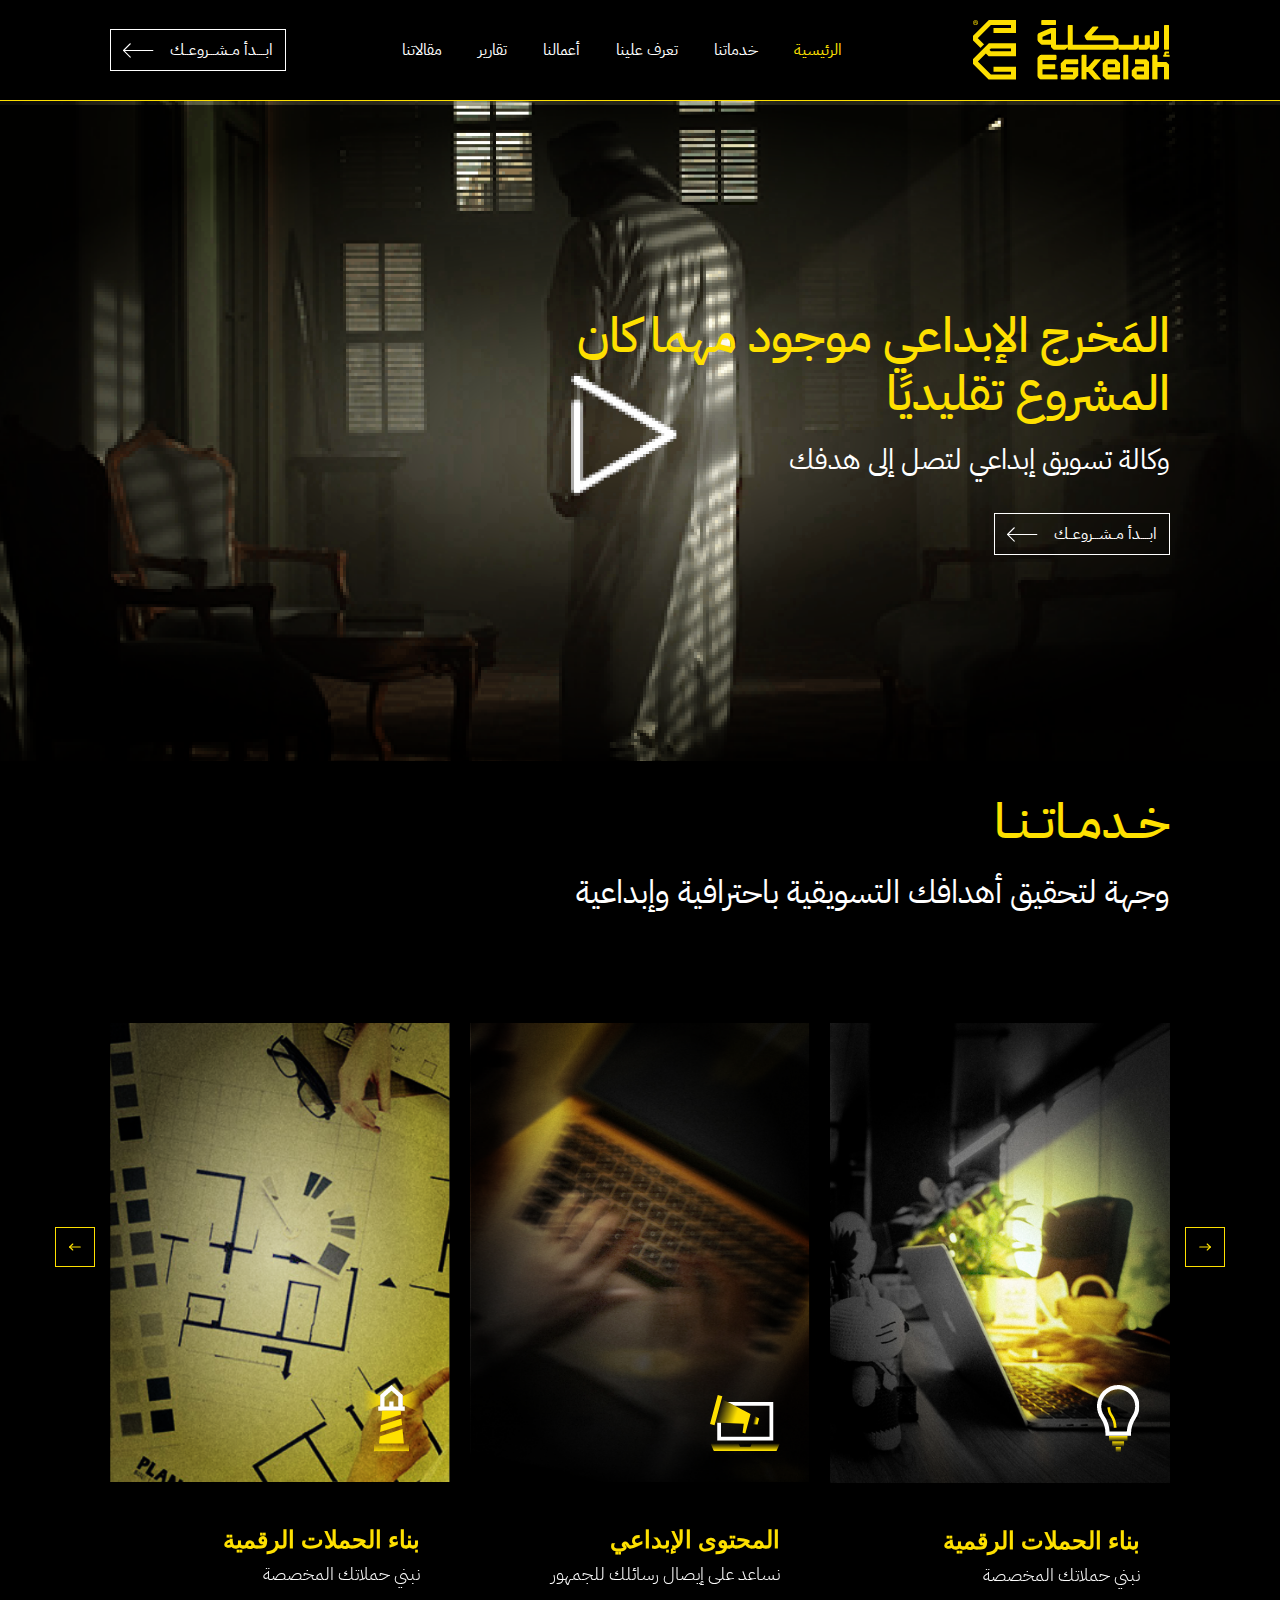
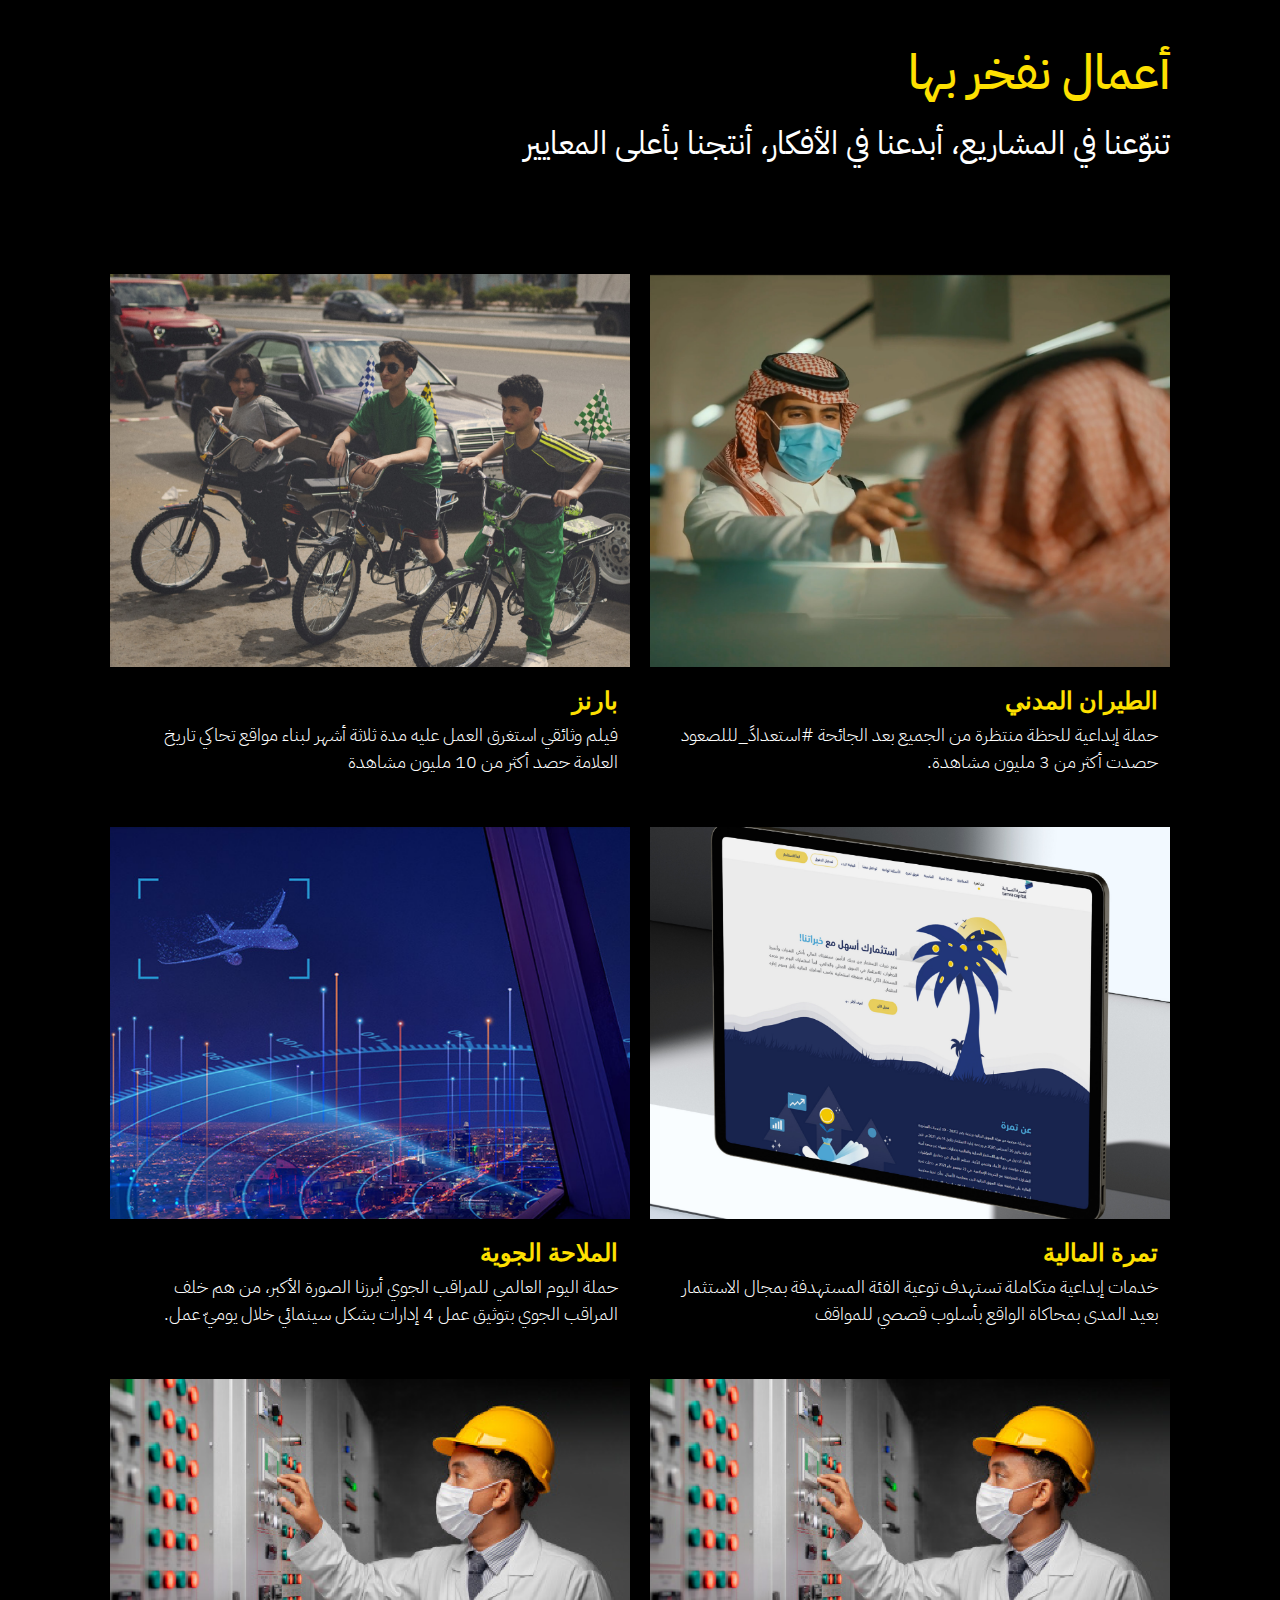
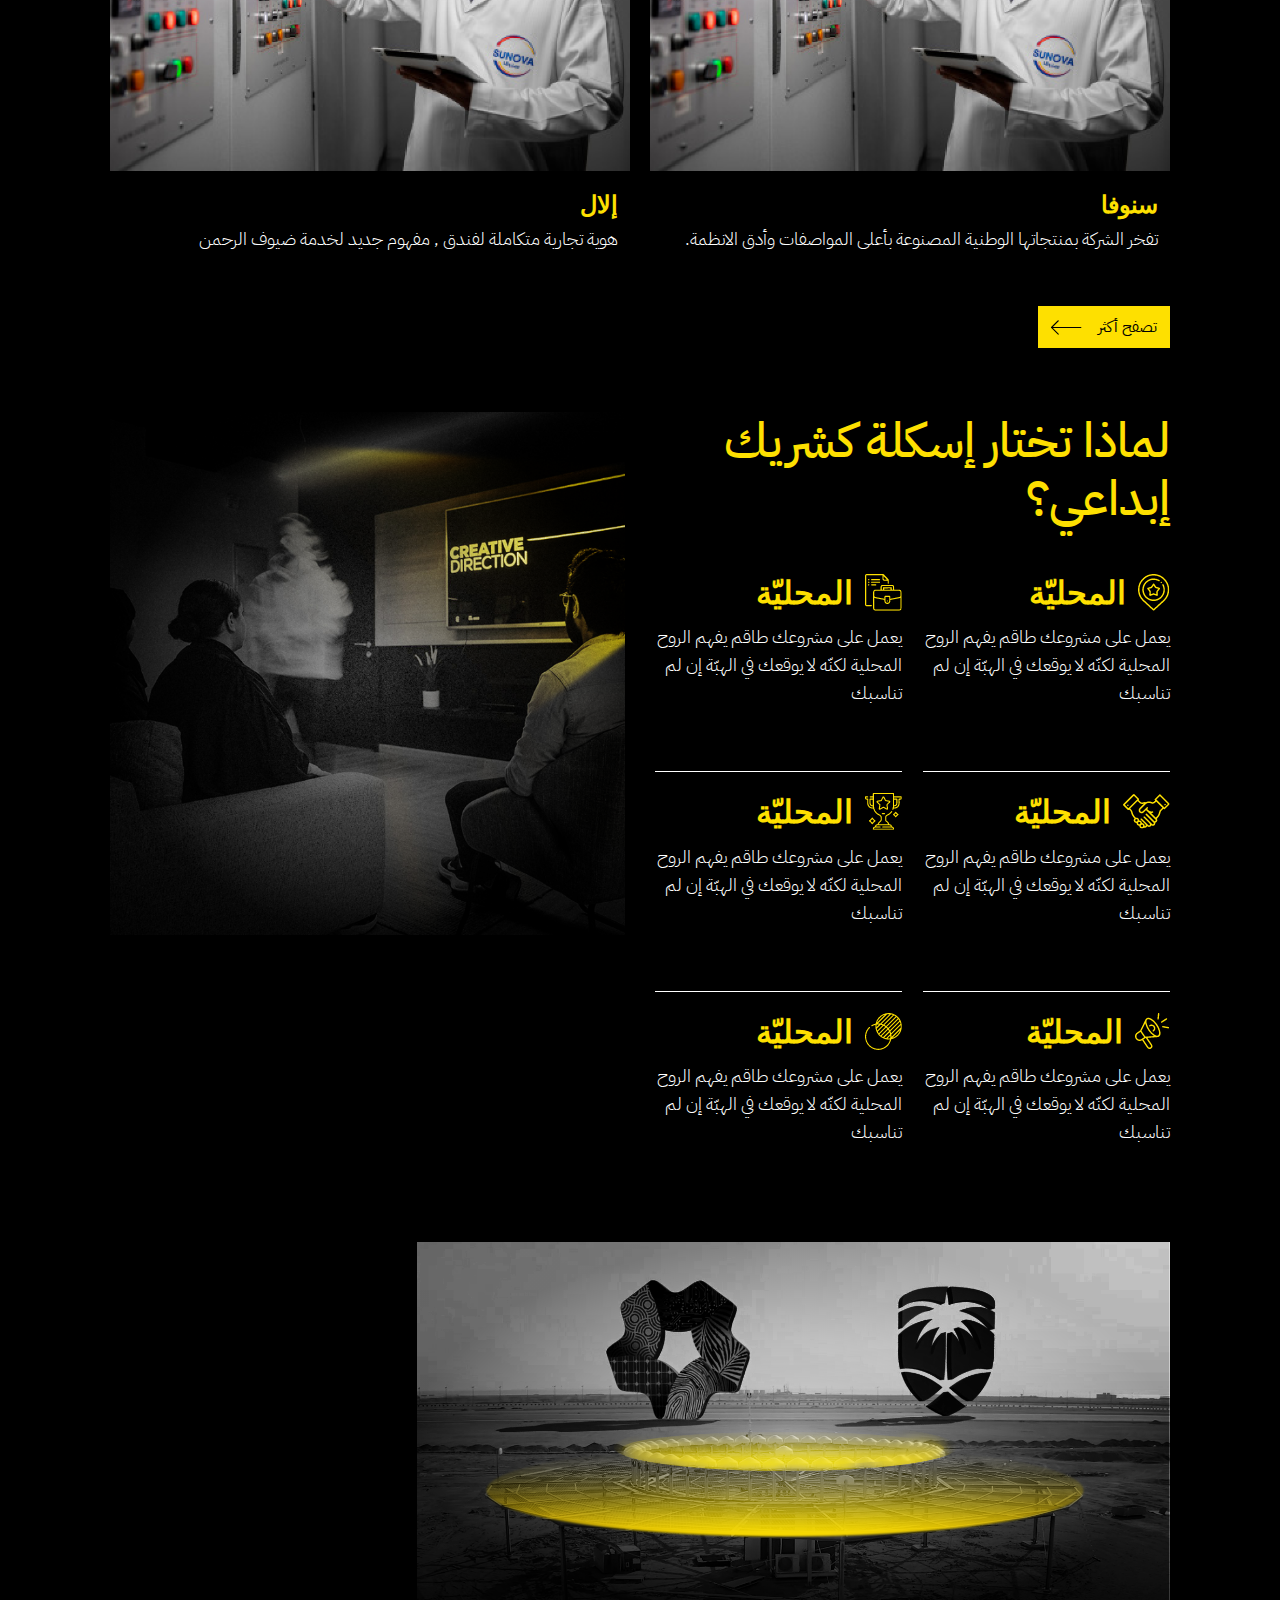
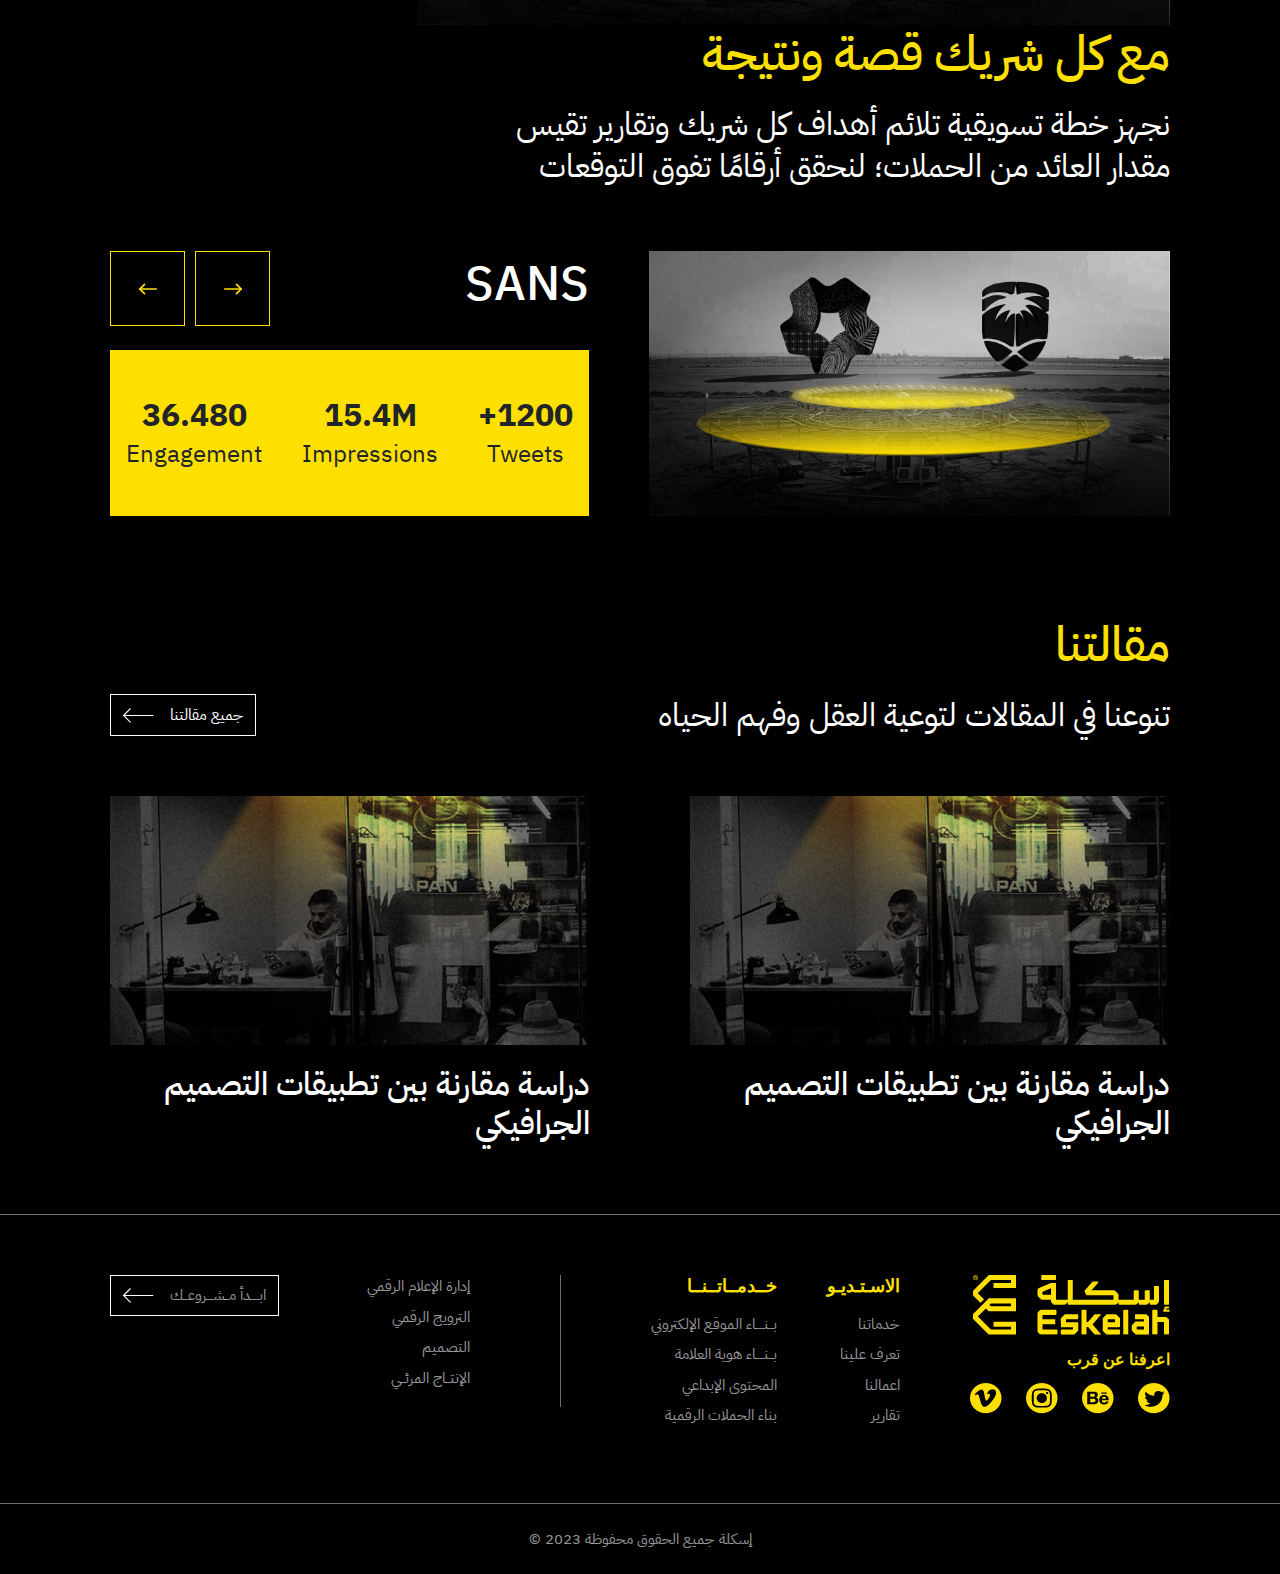
==== commit 23196de7: "complete project" ====
--- a/index.html
+++ b/index.html
@@ -64,6 +64,18 @@
                             <img src="imgs/arrow.png" alt="arrow" />
                         </a>
                     </div>
+                    <div class="show_mobile">
+                        <span>اعرفنا عن قرب</span>
+                        <div class="social">
+                            <a href="#"><img src="imgs/twitter.png" alt="twitter" /></a>
+                            <a href="#"><img src="imgs/be.png" alt="BE" /></a>
+                            <a href="#"><img src="imgs/insta.png" alt="insta" /></a>
+                            <a href="#"><img src="imgs/vimeo.png" alt="vimeo" /></a>
+                        </div>
+                        <div class="copy">
+                            إسكلة جميع الحقوق محفوظة 2023 ©
+                        </div>
+                    </div>
                 </div>
             </nav>
         </div>
@@ -390,6 +402,7 @@
 
     <section class="partners">
         <div class="custom_container">
+            <img class="show_desktop" src="imgs/partner.png" alt="" />
             <h3 class="head">مع كل شريك قصة ونتيجة </h3>
             <p class="desc">
                 نجهز خطة تسويقية تلائم أهداف كل شريك وتقارير تقيس
@@ -502,7 +515,7 @@
                     <h2 class="head"> مقالتنا </h2>
                     <p class="desc"> تنوعنا في المقالات لتوعية العقل وفهم الحياه</p>
                 </div>
-                <div class="action">
+                <div class="action show_desktop">
                     <a class="d-flex align-items-center" href="#">
                         <span> جميع مقالتنا </span>
                         <img src="imgs/arrow.png" alt="arrow" />
@@ -519,6 +532,13 @@
                 <a href="#" class="article_content d-block">
                     <img src="imgs/article_1.png" alt="article_1" />
                     <h4>دراسة مقارنة بين تطبيقات التصميم الجرافيكي</h4>
+                </a>
+               
+            </div>
+            <div class="action show_mobile">
+                <a class="d-flex align-items-center" href="#">
+                    <span> جميع مقالتنا </span>
+                    <img src="imgs/arrow.png" alt="arrow" />
                 </a>
             </div>
 
@@ -566,7 +586,7 @@
                         <img src="imgs/separator.png" alt="separator" />
                     </div>
                     <div class="more">
-                        <div>
+                        <div class="more_links">
                             <a href="#"> إدارة الإعلام الرقمي </a>
                             <a href="#"> الترويج الرقمي </a>
                             <a href="#"> التصميم </a>
@@ -577,6 +597,15 @@
                                 <span> ابــــدأ مــشـــروعــك </span>
                                 <img src="imgs/arrow.png" alt="arrow" />
                             </a>
+                        </div>
+                        <div class="show_mobile">
+                            <span>اعرفنا عن قرب</span>
+                            <div class="social">
+                                <a href="#"><img src="imgs/twitter.png" alt="twitter" /></a>
+                                <a href="#"><img src="imgs/be.png" alt="BE" /></a>
+                                <a href="#"><img src="imgs/insta.png" alt="insta" /></a>
+                                <a href="#"><img src="imgs/vimeo.png" alt="vimeo" /></a>
+                            </div>
                         </div>
                     </div>
 
--- a/css/style.css
+++ b/css/style.css
@@ -10,10 +10,64 @@
 }
 
 /* my global classes */
+@media (max-width: 575px) {
+  .col_reverse {
+    flex-direction: column-reverse;
+  }
+}
+
+@media (max-width: 575px) {
+  .col_normal {
+    flex-direction: column !important;
+  }
+}
+
+@media (max-width: 575px) {
+  .head.margin_minus {
+    margin-top: -90px;
+    position: relative;
+    z-index: 10;
+  }
+}
+.show_mobile {
+  flex: 100%;
+  display: none;
+}
+@media (max-width: 991px) {
+  .show_mobile {
+    display: block;
+  }
+}
+.show_mobile span {
+  margin: 12px 0;
+  color: #FEE000;
+  font-weight: 600;
+  font-family: "IBM Plex Sans", sans-serif;
+  display: block;
+}
+.show_mobile .social a {
+  display: inline !important;
+  text-decoration: none;
+  margin-inline-end: 20px;
+}
+@media (max-width: 575px) {
+  .show_mobile .social a {
+    margin-inline-end: 16px;
+  }
+}
+.show_mobile .copy {
+  text-align: center;
+  border-top: 1px solid #707070;
+  padding: 20px 36px;
+  color: rgba(255, 255, 255, 0.6);
+  margin-top: 32px;
+}
+
 .custom_container {
   width: 100%;
   max-width: calc(100% - 250px);
-  margin: auto;
+  margin-right: auto;
+  margin-left: auto;
   position: relative;
   padding: 0 10px;
 }
@@ -89,8 +143,8 @@
 }
 @media (max-width: 767px) {
   .head {
-    font-size: 20px;
-    line-height: 30px;
+    font-size: 28px;
+    line-height: 38px;
   }
 }
 
@@ -115,14 +169,8 @@
 }
 @media (max-width: 767px) {
   .desc {
-    font-size: 15px;
-    line-height: 30px;
-  }
-}
-@media (max-width: 425px) {
-  .desc {
-    font-size: 12px;
-    line-height: 24px;
+    font-size: 16px;
+    line-height: 36px;
   }
 }
 
@@ -130,6 +178,9 @@
   width: auto !important;
 }
 
+.product {
+  margin-top: 20px;
+}
 .product .product_img {
   position: relative;
 }
@@ -149,7 +200,7 @@
 }
 .product .product_desc h4 {
   font-size: 2rem;
-  margin-bottom: 6px;
+  margin-bottom: 0;
   line-height: 42px;
   color: #FEE000;
   font-family: "IBM Plex Sans", sans-serif;
@@ -164,6 +215,12 @@
   .product .product_desc h4 {
     font-size: 18px;
     line-height: 28px;
+  }
+}
+@media (max-width: 575px) {
+  .product .product_desc h4 {
+    font-size: 16px;
+    line-height: 26px;
   }
 }
 .product .product_desc p {
@@ -245,6 +302,11 @@
     width: 24px;
   }
 }
+@media (max-width: 991px) {
+  .nav .navbar-nav {
+    margin-bottom: 16px;
+  }
+}
 .nav .navbar-nav .nav-item .nav-link {
   color: #fff;
   font-size: 18px;
@@ -269,14 +331,10 @@
   margin: 0;
 }
 @media (max-width: 991px) {
-  .nav .navbar-collapse {
-    background-color: #333;
-    padding: 16px;
-    border-radius: 6px;
-    margin-top: 16px;
-  }
   .nav .navbar-collapse .navbar-nav .nav-item .nav-link {
-    margin-bottom: 12px !important;
+    border-bottom: 1px solid #1c1c1c;
+    padding: 12px 0;
+    margin: 0;
   }
 }
 
@@ -286,6 +344,7 @@
   background-image: url(../imgs/hero.png);
   background-size: cover;
   background-position: center;
+  padding: 20px 0;
 }
 .hero .content {
   min-height: 870px;
@@ -303,6 +362,7 @@
 @media (max-width: 991px) {
   .hero .content {
     min-height: 430px;
+    justify-content: end;
   }
 }
 .hero .content h1 {
@@ -325,8 +385,8 @@
 }
 @media (max-width: 425px) {
   .hero .content h1 {
-    line-height: 34px;
-    font-size: 24px;
+    line-height: 38px;
+    font-size: 28px;
   }
 }
 .hero .content p {
@@ -350,7 +410,7 @@
 @media (max-width: 425px) {
   .hero .content p {
     line-height: 28px;
-    font-size: 18px;
+    font-size: 16px;
   }
 }
 .hero .content .action {
@@ -363,9 +423,14 @@
 .services {
   padding: 76px 0 97px;
 }
-@media (max-width: 991px) {
+@media (max-width: 1400px) {
   .services {
-    padding: 64px 0;
+    padding: 32px 0;
+  }
+}
+@media (max-width: 991px) {
+  .services .desc {
+    margin-bottom: 55px;
   }
 }
 
@@ -412,7 +477,9 @@
   .owl-carousel .owl-nav button.owl-prev,
   .owl-carousel button.owl-dot {
     transform: translateY(-100%);
-    top: -40px;
+    top: 0;
+    width: 35px;
+    height: 35px;
   }
 }
 
@@ -436,7 +503,8 @@
 }
 @media (max-width: 1400px) and (max-width: 991px) {
   .owl-prev {
-    left: 0;
+    right: 45px;
+    left: auto;
   }
 }
 
@@ -450,8 +518,8 @@
 }
 @media (max-width: 991px) {
   .owl-next {
-    right: auto;
-    left: 60px;
+    left: auto;
+    right: 0;
   }
 }
 
@@ -461,16 +529,25 @@
 
 /*products*/
 .products {
-  padding: 76px 0 97px;
-}
-@media (max-width: 991px) {
+  padding: 0 0 97px;
+}
+@media (max-width: 1400px) {
   .products {
-    padding: 64px 0;
+    padding: 0 0 64px 0;
   }
 }
 @media (max-width: 991px) {
   .products {
-    padding-bottom: 64px;
+    padding-bottom: 44px;
+  }
+  .products .head {
+    font-size: 28px;
+  }
+  .products .product {
+    margin-top: 0;
+  }
+  .products .desc {
+    margin-bottom: 20px;
   }
 }
 .products .wrapper {
@@ -481,8 +558,13 @@
 .products .wrapper .product {
   flex-basis: 50%;
   padding: 0 10px;
-  margin-bottom: 24px;
+  margin-bottom: 20px;
   text-decoration: none;
+}
+@media (max-width: 575px) {
+  .products .wrapper .product {
+    flex-basis: 100%;
+  }
 }
 .products .wrapper .product img {
   width: 100%;
@@ -493,6 +575,11 @@
 @media (max-width: 1400px) {
   .products .wrapper .product .product_desc {
     padding: 12px;
+  }
+}
+@media (max-width: 575px) {
+  .products .wrapper .product .product_desc h4 {
+    font-size: 18px;
   }
 }
 .products .wrapper .product .product_desc p {
@@ -513,6 +600,13 @@
   display: none;
   transition: 0.3s all ease-in-out;
 }
+@media (max-width: 1400px) {
+  .products .wrapper .product .product_desc .arrow {
+    left: 24px;
+    bottom: auto;
+    top: 24px;
+  }
+}
 .products .wrapper .product .product_desc:hover .arrow {
   display: block;
 }
@@ -527,14 +621,24 @@
   border-color: #FEE000;
   margin-top: 22px;
 }
+@media (max-width: 575px) {
+  .products .action a {
+    margin-top: 0;
+  }
+}
 
 /*why_us*/
 .why_us {
   padding-bottom: 100px;
 }
-@media (max-width: 991px) {
+@media (max-width: 575px) {
+  .why_us .row {
+    flex-direction: column-reverse;
+  }
+}
+@media (max-width: 1400px) {
   .why_us {
-    padding-bottom: 64px;
+    padding-bottom: 32px;
   }
 }
 .why_us .content {
@@ -563,6 +667,11 @@
 .why_us .features .feat {
   flex-basis: 48%;
   border-bottom: 1px solid #fff;
+}
+@media (max-width: 575px) {
+  .why_us .features .feat {
+    flex-basis: 100%;
+  }
 }
 .why_us .features .feat .feat_head {
   margin-bottom: 12px;
@@ -589,9 +698,16 @@
   padding-bottom: 100px;
 }
 @media (max-width: 991px) {
+  .partners .show_desktop {
+    display: block;
+    width: 100%;
+  }
+}
+@media (max-width: 991px) {
   .partners .partner_img {
     width: 100%;
     margin-bottom: 24px;
+    display: none;
   }
 }
 .partners .partner_img img {
@@ -725,13 +841,51 @@
     line-height: 30px;
   }
 }
+.partners .carousel-control-next,
+.partners .carousel-control-prev {
+  margin: 0;
+}
 
 .articles {
   padding-bottom: 120px;
 }
-@media (max-width: 991px) {
+@media (max-width: 1400px) {
   .articles {
     padding-bottom: 64px;
+  }
+}
+@media (max-width: 991px) {
+  .articles {
+    padding-bottom: 44px;
+  }
+}
+.articles .show_mobile {
+  display: none;
+}
+.articles .show_mobile span {
+  margin: 0;
+  color: #fff;
+}
+@media (max-width: 575px) {
+  .articles .show_mobile {
+    display: block;
+    margin-top: 20px;
+  }
+}
+.articles .show_desktop {
+  display: block;
+}
+@media (max-width: 575px) {
+  .articles .show_desktop {
+    display: none;
+  }
+}
+.articles .show_mobile {
+  display: none;
+}
+@media (max-width: 575px) {
+  .articles .show_mobile {
+    display: block;
   }
 }
 .articles .article_header {
@@ -763,12 +917,18 @@
 }
 @media (max-width: 991px) {
   .articles .articles_data {
-    gap: 50px;
+    gap: 20px;
+    flex-wrap: wrap;
   }
 }
 .articles .articles_data .article_content {
   text-decoration: none;
   flex: 1;
+}
+@media (max-width: 575px) {
+  .articles .articles_data .article_content {
+    flex: 100%;
+  }
 }
 .articles .articles_data .article_content img {
   width: 100%;
@@ -795,6 +955,11 @@
   border-top: 1px solid #707070;
   border-bottom: 1px solid #707070;
 }
+@media (max-width: 991px) {
+  footer .footer_wrapper {
+    padding: 28px 0;
+  }
+}
 footer .footer_content {
   gap: 90px;
 }
@@ -828,7 +993,8 @@
   footer .footer_content .footer_links {
     flex: 100%;
     justify-content: space-between;
-    margin-bottom: 24px;
+    margin-bottom: 0;
+    gap: 20px;
   }
 }
 @media (max-width: 991px) {
@@ -852,6 +1018,12 @@
   text-decoration: none;
   margin-inline-end: 20px;
 }
+@media (max-width: 991px) {
+  footer .footer_content .footer_links .footer_logo .social,
+  footer .footer_content .footer_links .footer_logo span {
+    display: none;
+  }
+}
 footer .footer_content .footer_links h6 {
   font-family: "IBM Plex Sans", sans-serif;
   font-size: 21px;
@@ -898,6 +1070,14 @@
     font-size: 15px;
   }
 }
+@media (max-width: 991px) {
+  footer .footer_content .more {
+    flex-wrap: wrap;
+  }
+  footer .footer_content .more .more_links {
+    flex: 100%;
+  }
+}
 footer .copyrights {
   text-align: center;
   padding: 24px 15px;
@@ -928,11 +1108,22 @@
   line-height: 42px;
   margin-bottom: 32px;
 }
+@media (max-width: 991px) {
+  .work_hero .content p {
+    font-size: 16px;
+    line-height: 26px;
+  }
+}
 
 /*****************article_page*/
 .article_page {
   padding: 200px 0;
 }
+@media (max-width: 1450px) {
+  .article_page {
+    padding: 48px 0;
+  }
+}
 .article_page .articles_data {
   flex-wrap: wrap;
 }
@@ -947,12 +1138,18 @@
 .blog_details {
   padding: 64px 0;
 }
+@media (max-width: 991px) {
+  .blog_details {
+    padding: 50px 0;
+  }
+}
 .blog_details .head {
   margin-bottom: 100px;
 }
 @media (max-width: 991px) {
   .blog_details .head {
     margin-bottom: 36px;
+    display: none;
   }
 }
 .blog_details p {
@@ -961,11 +1158,21 @@
   line-height: 42px;
 }
 @media (max-width: 991px) {
+  .blog_details p {
+    font-size: 16px;
+    line-height: 28px;
+  }
+}
+@media (max-width: 991px) {
   .blog_details .articles_data {
     flex-wrap: wrap;
   }
   .blog_details .articles_data .article_content {
     flex: 100%;
+  }
+  .blog_details .articles_data .article_content .head {
+    display: block !important;
+    margin-bottom: 20px;
   }
 }
 
@@ -976,6 +1183,14 @@
 
 .contact {
   padding: 64px 0;
+}
+@media (max-width: 991px) {
+  .contact {
+    padding: 50px 0;
+  }
+  .contact .desc {
+    margin-bottom: 20px;
+  }
 }
 .contact .wrapper {
   display: flex;
@@ -1040,6 +1255,18 @@
   opacity: 45%;
   font-size: 18px;
 }
+@media (max-width: 575px) {
+  .contact form .input input::-moz-placeholder, .contact form .input select::-moz-placeholder, .contact form .input textarea::-moz-placeholder {
+    font-size: 12px;
+    font-weight: 300;
+  }
+  .contact form .input input::placeholder,
+  .contact form .input select::placeholder,
+  .contact form .input textarea::placeholder {
+    font-size: 12px;
+    font-weight: 300;
+  }
+}
 .contact form .input input:focus,
 .contact form .input select:focus,
 .contact form .input textarea:focus {
@@ -1051,6 +1278,12 @@
   padding: 0 16px !important;
   background: #fff url("../imgs/select.png") no-repeat left 0.75rem center;
 }
+@media (max-width: 575px) {
+  .contact form .input select {
+    font-size: 12px;
+    font-weight: 300;
+  }
+}
 .contact form .input textarea {
   padding-top: 16px;
   height: 170px;
@@ -1127,4 +1360,470 @@
 
 .our_ser .img_wrapper {
   text-align: start;
+}
+
+/*prod_page*/
+.prod_page {
+  padding-top: 88px;
+}
+@media (max-width: 1200px) {
+  .prod_page {
+    padding-top: 46px;
+  }
+}
+
+.inner_work .inner_work_wrapper {
+  gap: 36px;
+}
+@media (max-width: 991px) {
+  .inner_work .inner_work_wrapper {
+    flex-wrap: wrap;
+    gap: 0;
+  }
+}
+.inner_work .inner_work_wrapper .work_data {
+  padding-inline-start: 170px;
+}
+@media (max-width: 1400px) {
+  .inner_work .inner_work_wrapper .work_data {
+    padding-inline-start: 50px;
+  }
+}
+@media (max-width: 1200px) {
+  .inner_work .inner_work_wrapper .work_data {
+    padding-inline-start: 32px;
+  }
+}
+@media (max-width: 991px) {
+  .inner_work .inner_work_wrapper .work_data {
+    padding: 0 15px;
+  }
+}
+.inner_work .inner_work_wrapper .work_data h2 {
+  color: #fff;
+}
+.inner_work .inner_work_wrapper .work_data .hashtag {
+  font-size: 28px;
+  color: #FEE000;
+}
+.inner_work .inner_work_wrapper .work_data .work_desc,
+.inner_work .inner_work_wrapper .work_data ul {
+  color: #707070;
+  font-size: 18px;
+  line-height: 28px;
+  width: 100%;
+  max-width: 590px;
+}
+.inner_work .inner_work_wrapper .work_data h5 {
+  color: #FEE000;
+  font-size: 24px;
+  font-weight: 600;
+  margin: 49px 0 8px;
+}
+.inner_work .inner_work_wrapper .work_data p {
+  font-size: 24px;
+  margin-bottom: 24px;
+  color: #fff;
+}
+@media (max-width: 991px) {
+  .inner_work .inner_work_wrapper .work_data p {
+    font-size: 16px;
+  }
+}
+.inner_work .inner_work_wrapper .work_data .action a {
+  width: -moz-fit-content;
+  width: fit-content;
+  gap: 16px;
+  margin-bottom: 50px;
+}
+.inner_work .inner_work_wrapper .work_assets {
+  margin-top: 20px;
+  width: 100%;
+  max-width: 1110px;
+  height: 1100px;
+  overflow: auto;
+}
+.inner_work .inner_work_wrapper .work_assets .row img {
+  width: 100%;
+}
+.inner_work .inner_work_wrapper .work_assets iframe {
+  width: 100%;
+  height: 615px;
+  max-width: 1110px;
+}
+@media (max-width: 1200px) {
+  .inner_work .inner_work_wrapper .work_assets iframe {
+    height: 400px;
+  }
+}
+@media (max-width: 991px) {
+  .inner_work .inner_work_wrapper .work_assets iframe {
+    height: 250px;
+  }
+}
+
+.carousel-control-next,
+.carousel-control-prev {
+  z-index: 10;
+  position: static;
+  width: auto;
+  margin: 46px 0;
+}
+
+.slider_arrows {
+  gap: 20px;
+}
+
+.services_page {
+  padding: 64px 0;
+}
+@media (max-width: 991px) {
+  .services_page {
+    padding: 0 0 50px 0;
+  }
+}
+.services_page .head p {
+  color: #fff;
+  font-size: 27px;
+  margin-bottom: 16px;
+}
+@media (max-width: 991px) {
+  .services_page .head p {
+    font-size: 16px;
+  }
+}
+.services_page .service_data_row img {
+  margin-bottom: 16px;
+  color: #fff;
+}
+.services_page .service_data_row h5 {
+  font-size: 24px;
+  font-weight: 600;
+  margin-bottom: 8px;
+  color: #fff;
+}
+.services_page .service_data_row p {
+  font-size: 18px;
+  color: #fff;
+  margin-bottom: 50px;
+}
+@media (max-width: 575px) {
+  .services_page .service_data_row h5 {
+    font-size: 18px;
+  }
+  .services_page .service_data_row p {
+    font-size: 16px;
+    margin-bottom: 24px;
+  }
+}
+
+.ideal .ideal_img {
+  max-width: 100%;
+}
+
+/*about_hero*/
+.about_hero {
+  background-image: url(../imgs/about/hero.png);
+}
+.about_hero .action_wrapper {
+  gap: 24px;
+}
+.about_hero .action_wrapper .action a {
+  width: -moz-fit-content;
+  width: fit-content;
+  gap: 22px;
+}
+.about_hero .action_main a {
+  color: #000;
+  background-color: #FEE000;
+  border-color: #FEE000;
+}
+
+.values .values_content {
+  padding: 100px 100px 0;
+  color: #fff;
+}
+@media (max-width: 991px) {
+  .values .values_content {
+    padding: 0;
+  }
+}
+.values .values_content .main_paragraph {
+  font-size: 27px;
+  max-width: 605px;
+  width: 100%;
+  margin-bottom: 20px;
+}
+@media (max-width: 767px) {
+  .values .values_content .main_paragraph {
+    font-size: 16px;
+  }
+}
+.values .values_item {
+  margin-bottom: 48px;
+}
+.values .values_item img {
+  margin-bottom: 16px;
+}
+.values .values_item h5 {
+  color: #FEE000;
+  font-size: 24px;
+  font-weight: 600;
+}
+.values .values_item p {
+  font-size: 18px;
+  max-width: 420px;
+  width: 100%;
+}
+.values .values_item:last-child {
+  margin-bottom: 0;
+}
+
+.feats {
+  padding: 100px 0;
+  background-color: #FEE000;
+}
+@media (max-width: 767px) {
+  .feats {
+    padding: 50px 0;
+  }
+}
+.feats .row {
+  padding: 0 35px;
+  row-gap: 10px;
+  -moz-column-gap: 2%;
+       column-gap: 2%;
+}
+@media (max-width: 425px) {
+  .feats .col-lg-3 {
+    width: 49%;
+    padding: 0;
+  }
+}
+.feats .head,
+.feats .desc {
+  color: #000;
+}
+@media (max-width: 767px) {
+  .feats .desc {
+    margin-bottom: 20px;
+  }
+}
+.feats .feat {
+  position: relative;
+}
+.feats .feat img {
+  width: 100%;
+  padding-bottom: 125px;
+}
+@media (max-width: 575px) {
+  .feats .feat img {
+    padding-bottom: 50px;
+  }
+}
+.feats .feat .feat_caption {
+  position: absolute;
+  bottom: 0;
+  right: 0;
+  width: 100%;
+  height: 125px;
+  display: flex;
+  flex-direction: column;
+  align-items: center;
+  justify-content: center;
+  background-color: #000;
+  color: #FEE000;
+  transition: 0.4s all ease-in-out;
+}
+.feats .feat .feat_caption h5 {
+  font-size: 32px;
+  font-weight: 600;
+  margin-bottom: 10px;
+}
+.feats .feat .feat_caption p {
+  transition: 0.3s all ease-in-out;
+  display: none;
+  color: #fff;
+  max-width: 287px;
+  width: 100%;
+  text-align: center;
+}
+@media (max-width: 575px) {
+  .feats .feat .feat_caption {
+    height: 50px;
+  }
+  .feats .feat .feat_caption h5 {
+    font-size: 13px;
+    margin: 0;
+  }
+  .feats .feat .feat_caption p {
+    font-size: 12px;
+  }
+}
+.feats .feat .feat_caption:hover {
+  height: 100%;
+  padding: 6px;
+}
+.feats .feat .feat_caption:hover h5 {
+  margin-bottom: 6px;
+}
+.feats .feat .feat_caption:hover p {
+  display: block;
+}
+
+.stories {
+  padding: 100px 0;
+}
+@media (max-width: 991px) {
+  .stories {
+    padding: 50px 0;
+  }
+}
+.stories img {
+  width: 100%;
+}
+.stories .sml_img {
+  max-width: 753px;
+  width: 100%;
+}
+.stories .first_cnt {
+  padding-top: 70px;
+}
+@media (max-width: 991px) {
+  .stories .first_cnt {
+    padding: 0;
+  }
+}
+.stories .first_cnt p {
+  color: #fff;
+  font-size: 27px;
+  line-height: 38px;
+  max-width: 580px;
+  width: 100%;
+}
+@media (max-width: 991px) {
+  .stories .first_cnt p {
+    font-size: 16px;
+    line-height: 26px;
+  }
+}
+.stories .second_cnt {
+  padding-top: 32px;
+}
+@media (max-width: 991px) {
+  .stories .second_cnt {
+    padding: 0;
+  }
+}
+.stories .second_cnt p {
+  color: #fff;
+  max-width: 625px;
+  width: 100%;
+  font-size: 27px;
+  margin-bottom: 50px;
+}
+@media (max-width: 991px) {
+  .stories .second_cnt p {
+    font-size: 16px;
+    margin-bottom: 6px;
+  }
+}
+
+.team {
+  padding-bottom: 50px;
+}
+@media (max-width: 991px) {
+  .team {
+    padding-bottom: 32px;
+  }
+}
+.team .owl-prev {
+  top: -165px;
+  left: 0;
+  transform: unset;
+  z-index: 888;
+}
+.team .owl-next {
+  top: -165px;
+  left: 90px;
+  right: auto;
+  transform: unset;
+  z-index: 888;
+}
+@media (max-width: 991px) {
+  .team .owl-next {
+    right: 0 !important;
+    left: auto !important;
+  }
+}
+.team .team_member {
+  position: relative;
+  margin-top: 20px;
+}
+.team .team_member img {
+  width: 100%;
+  padding-bottom: 140px;
+}
+.team .team_member .team_caption {
+  height: 120px;
+  width: 100%;
+  position: absolute;
+  bottom: 0;
+  right: 0;
+  transition: 0.3s all ease-in-out;
+  padding: 22px;
+}
+@media (max-width: 767px) {
+  .team .team_member .team_caption {
+    padding: 8px;
+  }
+}
+.team .team_member .team_caption h4 {
+  font-size: 27px;
+  color: #fff;
+  font-weight: 600;
+  margin-bottom: 8px;
+}
+@media (max-width: 767px) {
+  .team .team_member .team_caption h4 {
+    font-size: 16px;
+    line-height: 26px;
+  }
+}
+.team .team_member .team_caption p {
+  font-size: 20px;
+  font-weight: 300;
+  margin-bottom: 6px;
+  color: #fff;
+}
+@media (max-width: 767px) {
+  .team .team_member .team_caption p {
+    font-size: 16px;
+    line-height: 26px;
+  }
+}
+.team .team_member .team_caption span {
+  display: none;
+}
+.team .team_member .team_caption:hover {
+  height: 200px;
+  background-color: #FEE000;
+}
+.team .team_member .team_caption:hover h4,
+.team .team_member .team_caption:hover p,
+.team .team_member .team_caption:hover span {
+  color: #000;
+  display: block;
+}
+
+.partnersPage {
+  padding-bottom: 90px;
+}
+@media (max-width: 767px) {
+  .partnersPage {
+    padding-bottom: 50px;
+  }
+}
+.partnersPage .partner {
+  margin-top: 20px;
 }/*# sourceMappingURL=style.css.map */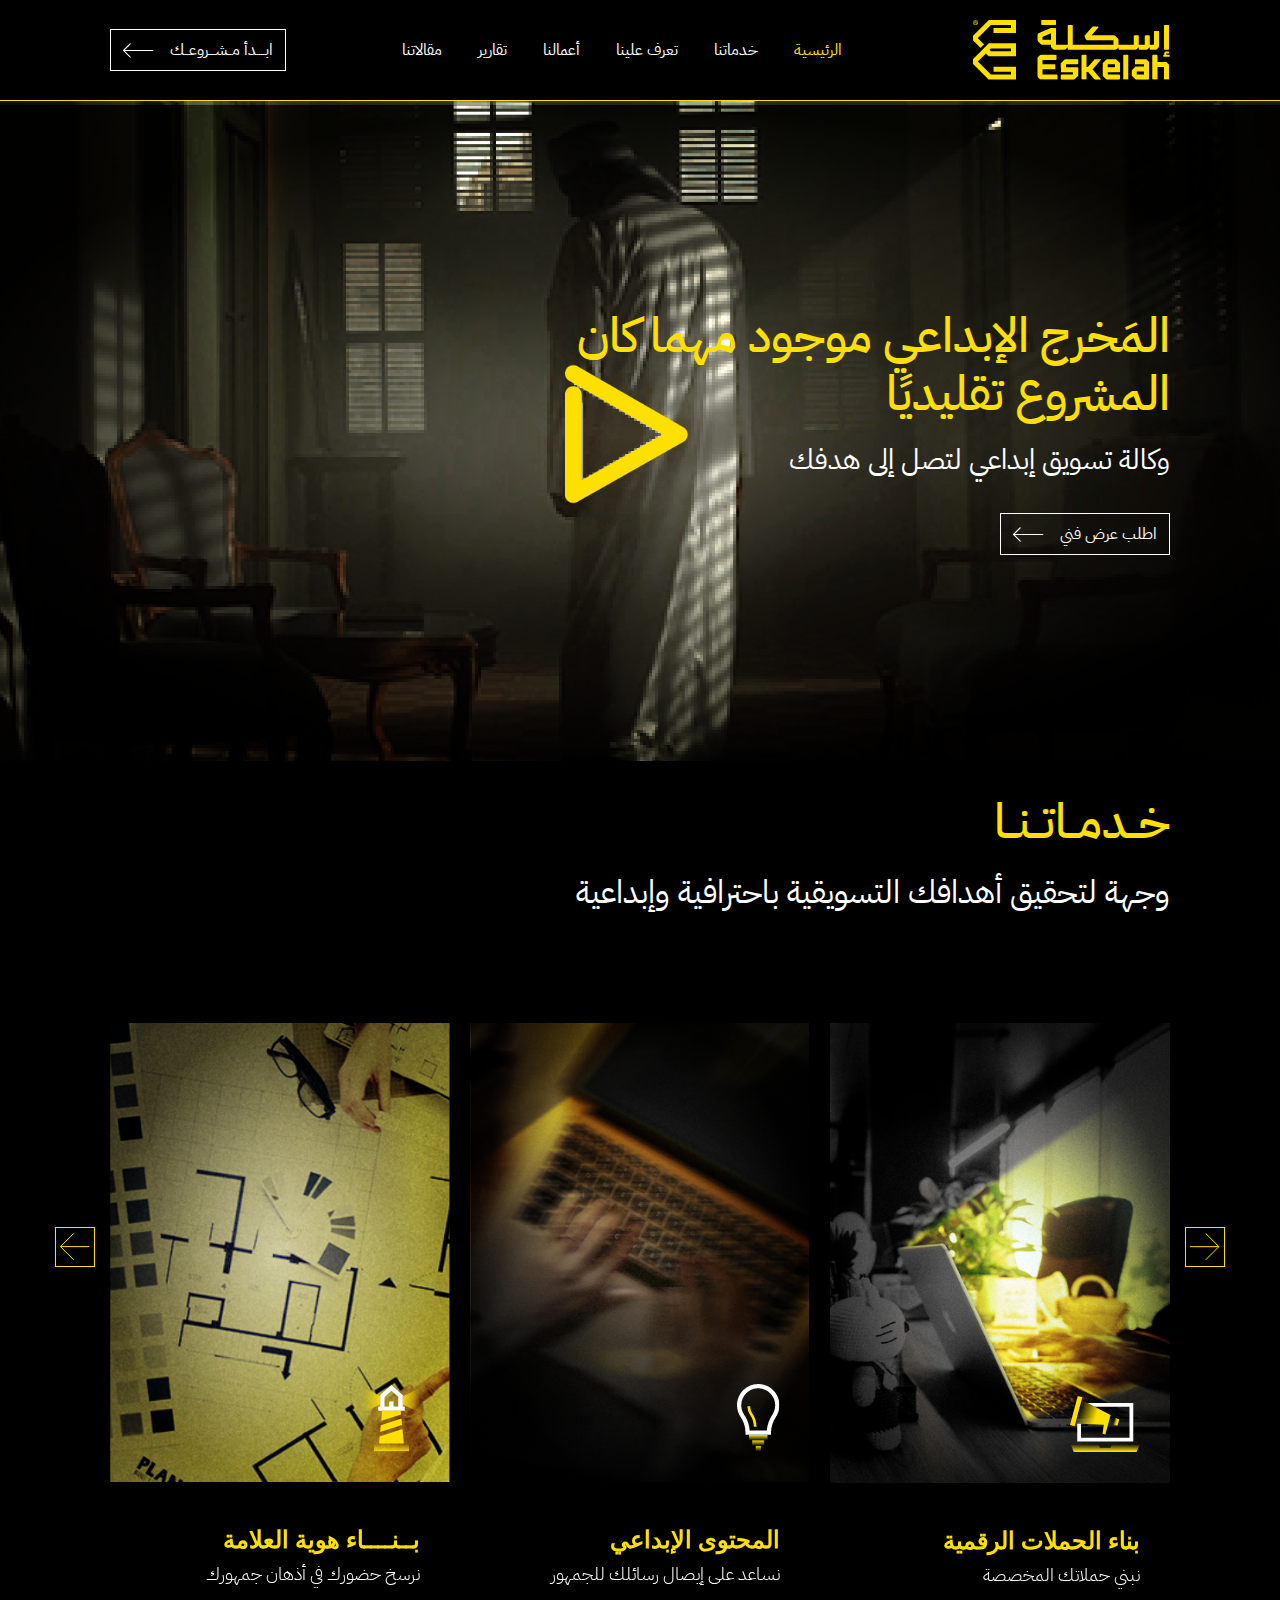
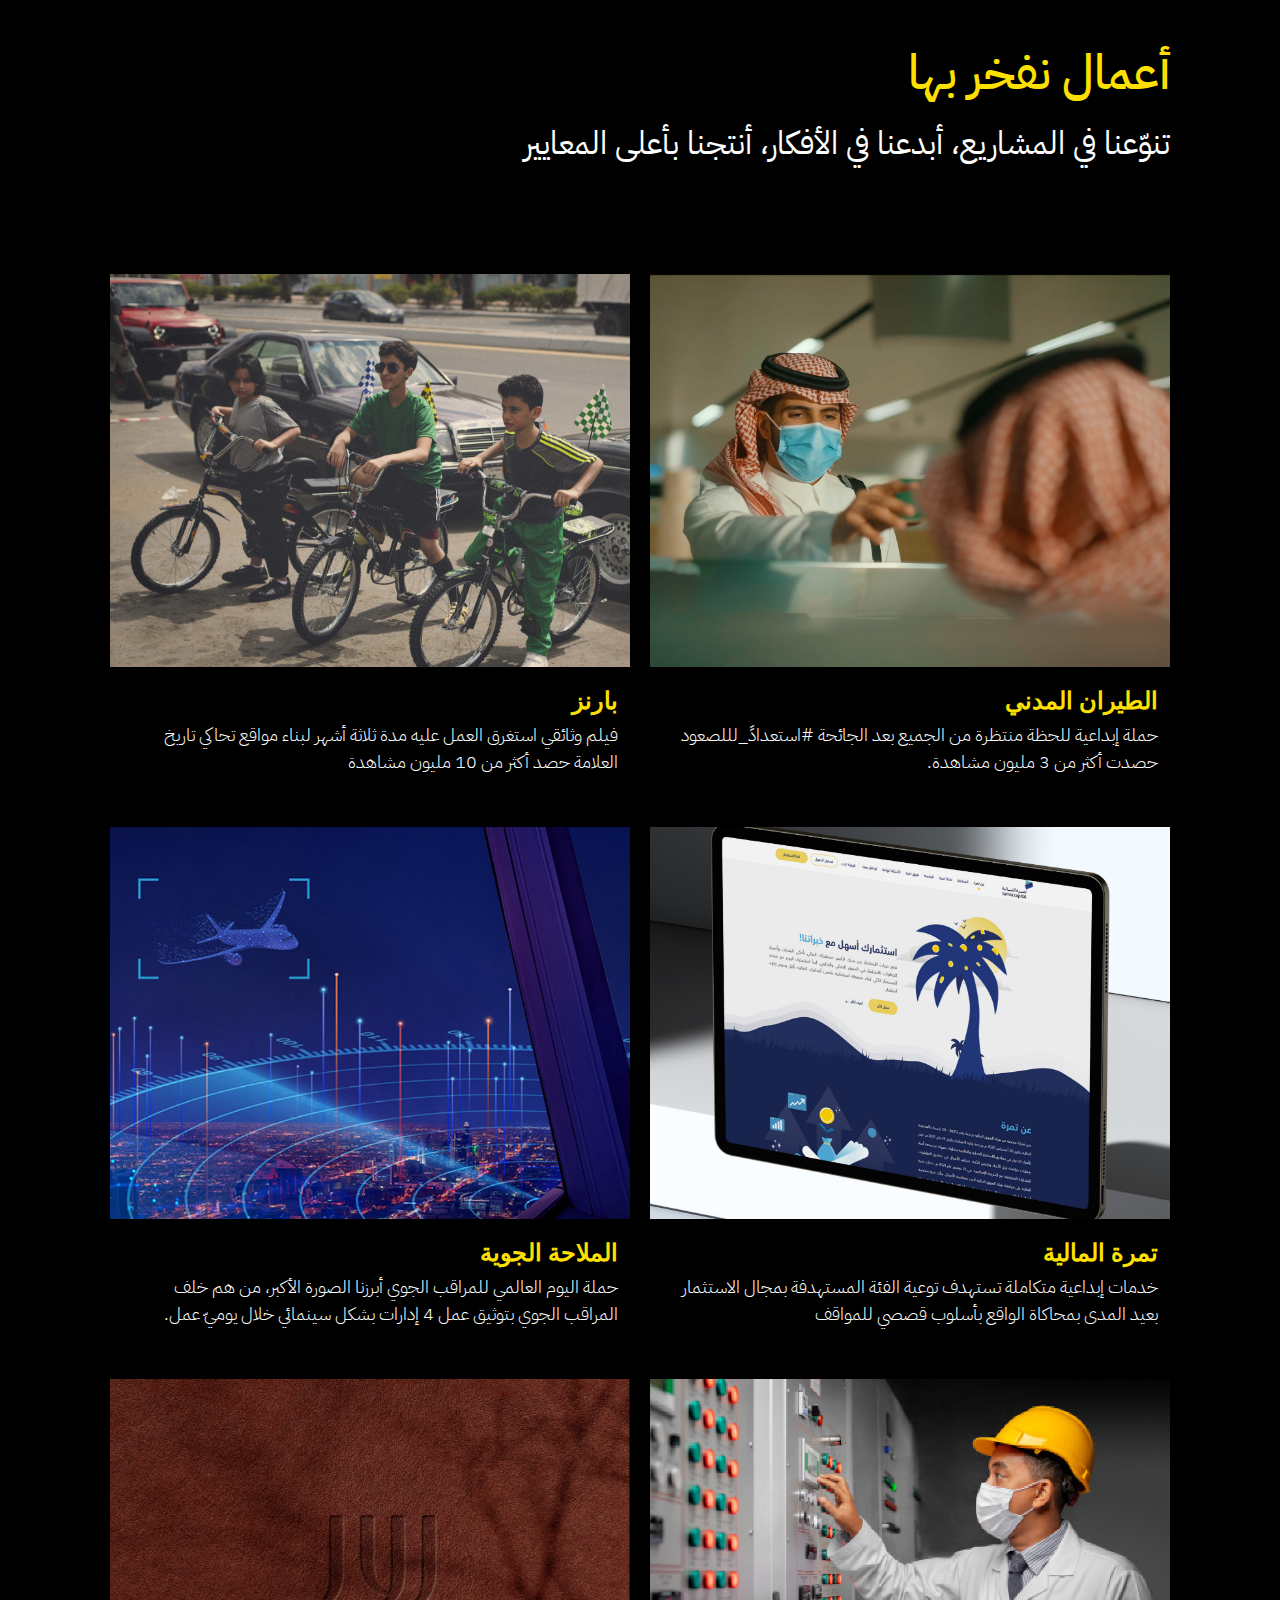
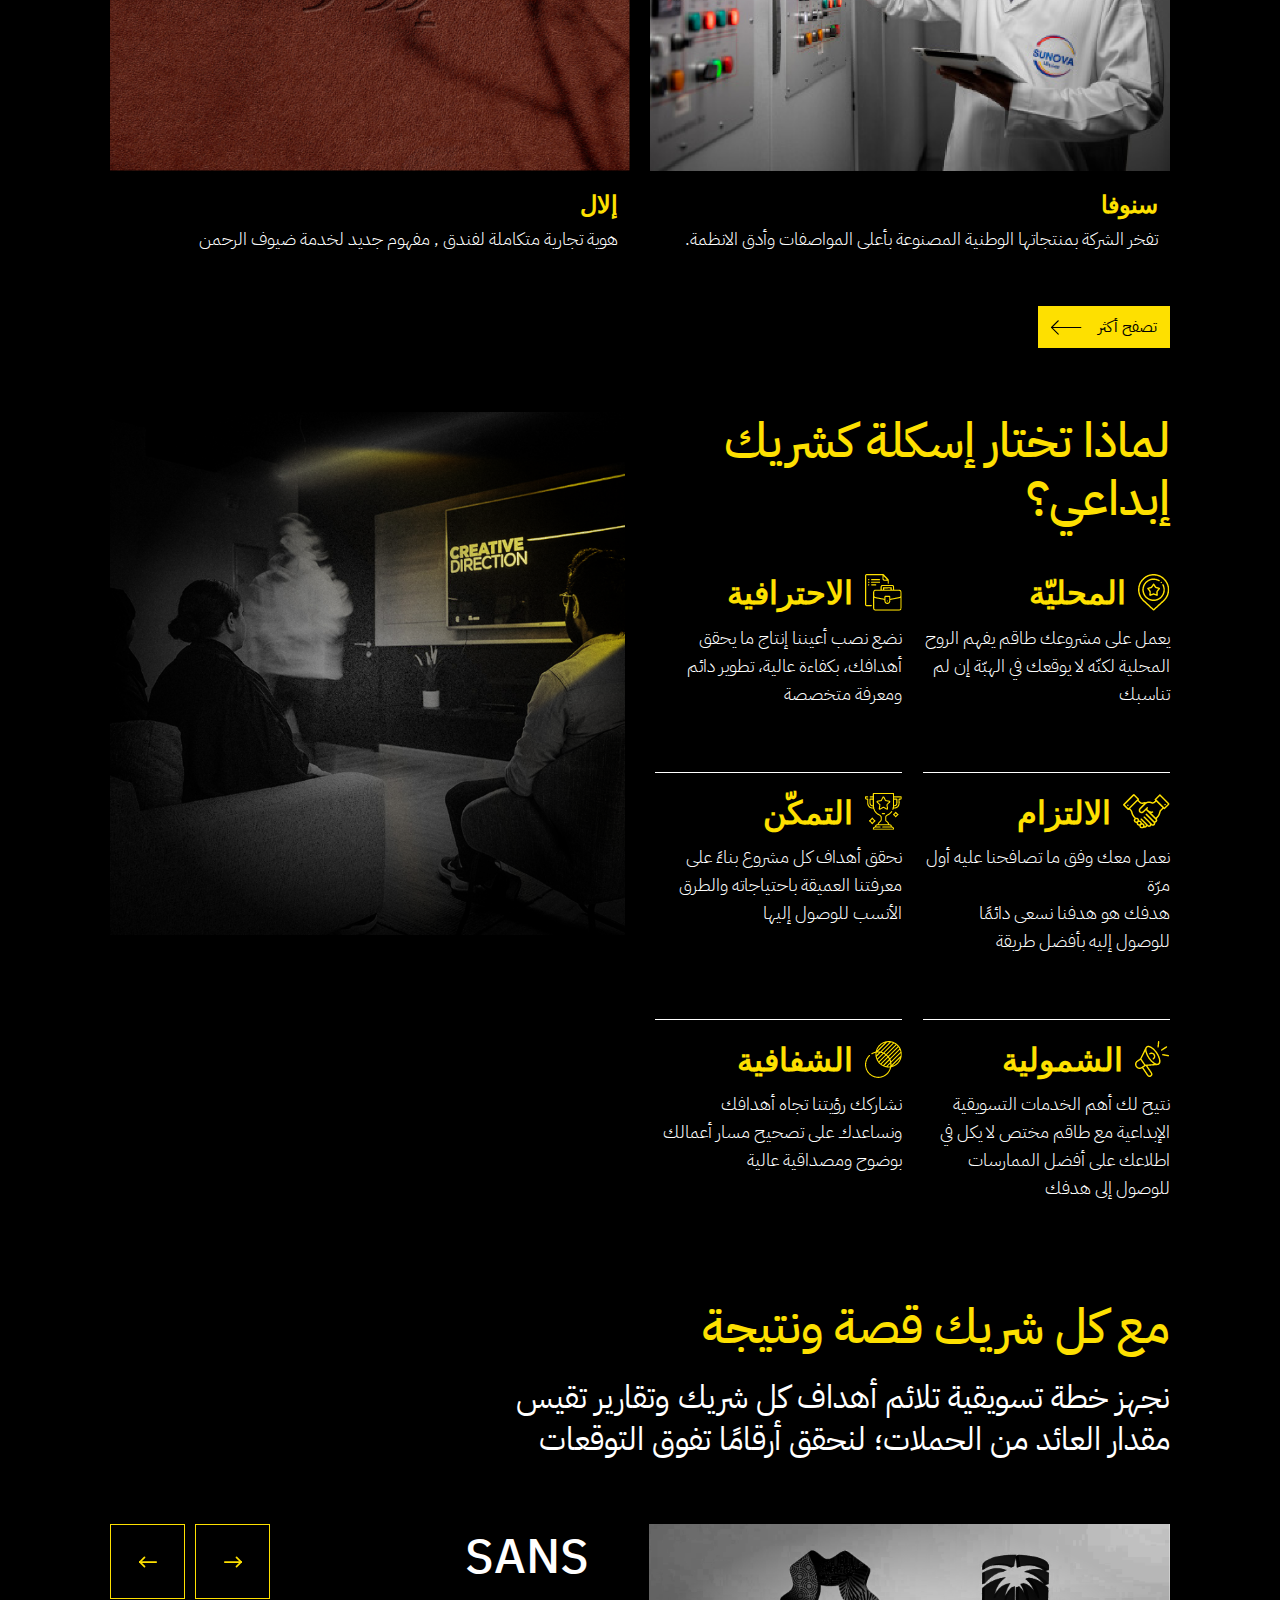
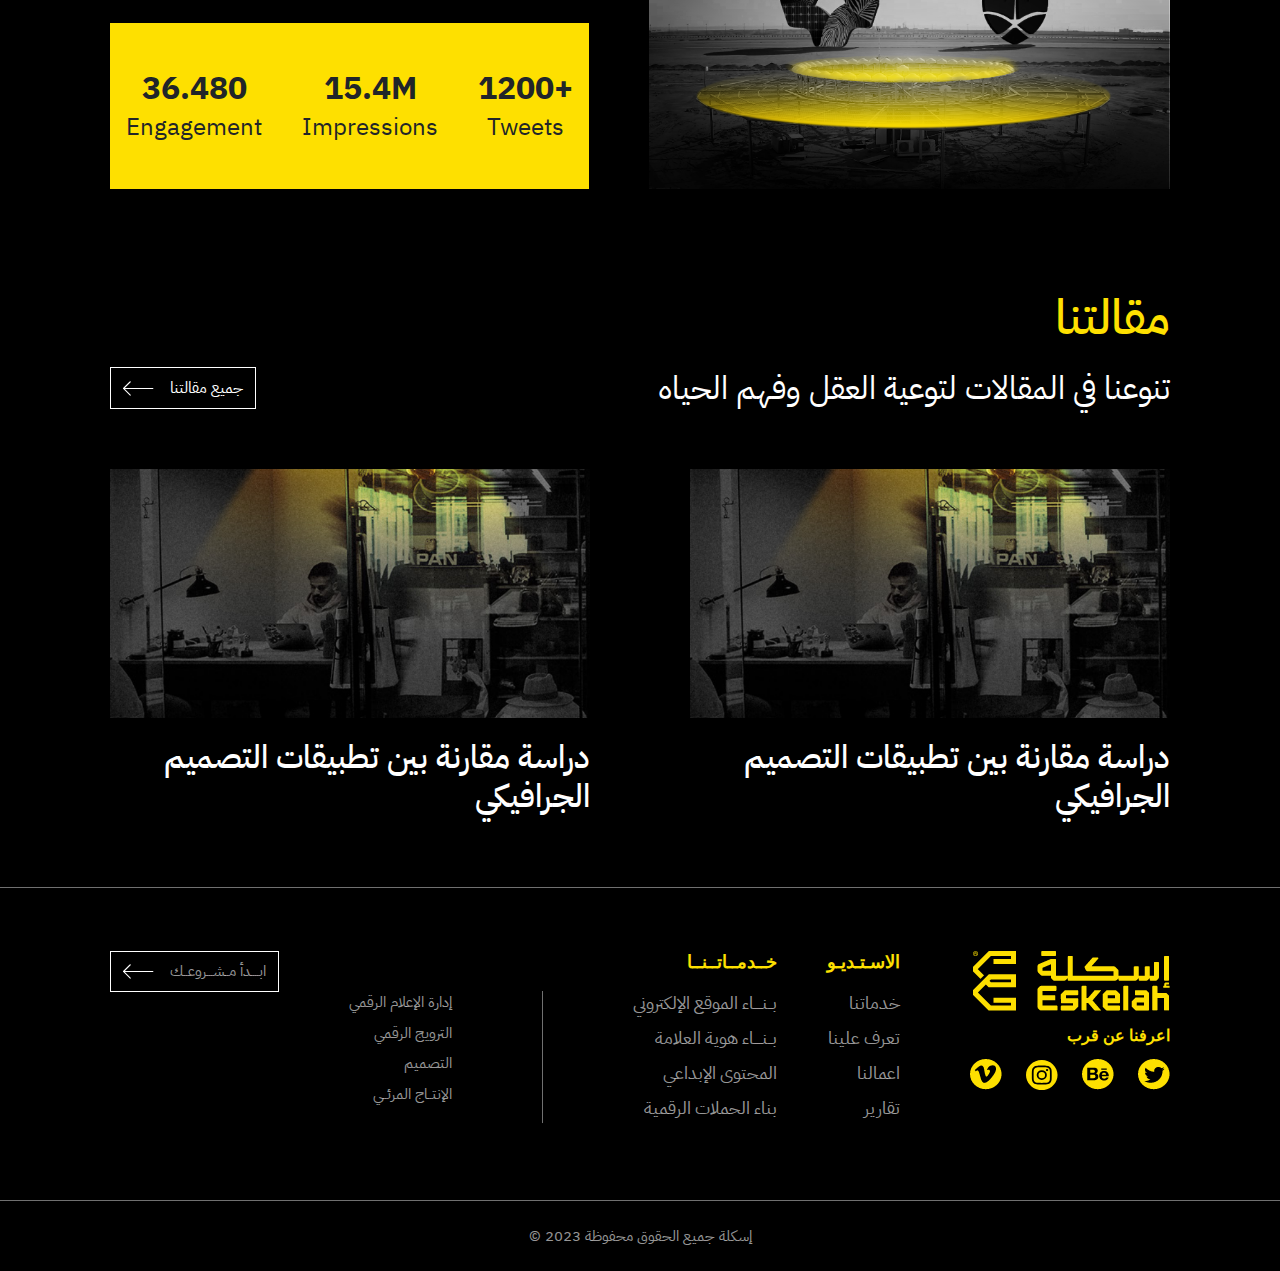
==== commit a83a7990: "finish notes" ====
--- a/index.html
+++ b/index.html
@@ -69,7 +69,28 @@
                         <div class="social">
                             <a href="#"><img src="imgs/twitter.png" alt="twitter" /></a>
                             <a href="#"><img src="imgs/be.png" alt="BE" /></a>
-                            <a href="#"><img src="imgs/insta.png" alt="insta" /></a>
+                            <a href="#">
+                                <svg xmlns="http://www.w3.org/2000/svg" width="31.576" height="30.203"
+                                    viewBox="0 0 31.576 30.203">
+                                    <g id="Group_5145" data-name="Group 5145" transform="translate(-52.431)">
+                                        <g id="Group_150" data-name="Group 150" transform="translate(52.431)">
+                                            <path id="Path_48" data-name="Path 48"
+                                                d="M-18.534,0c-8.719,0-15.788,6.761-15.788,15.1s7.069,15.1,15.788,15.1S-2.746,23.442-2.746,15.1-9.814,0-18.534,0m9.881,19.022a6.718,6.718,0,0,1-.462,2.308,4.647,4.647,0,0,1-1.147,1.684,4.9,4.9,0,0,1-1.76,1.1,7.584,7.584,0,0,1-2.413.442c-1.06.046-1.4.057-4.1.057s-3.038-.011-4.1-.057a7.578,7.578,0,0,1-2.413-.442,4.9,4.9,0,0,1-1.761-1.1,4.652,4.652,0,0,1-1.147-1.684,6.718,6.718,0,0,1-.462-2.308c-.048-1.014-.06-1.338-.06-3.92s.011-2.906.06-3.921a6.717,6.717,0,0,1,.462-2.308,4.652,4.652,0,0,1,1.147-1.684,4.889,4.889,0,0,1,1.761-1.1,7.565,7.565,0,0,1,2.413-.442c1.06-.046,1.4-.057,4.1-.057s3.038.011,4.1.057a7.571,7.571,0,0,1,2.413.442,4.891,4.891,0,0,1,1.76,1.1A4.647,4.647,0,0,1-9.115,8.873a6.717,6.717,0,0,1,.462,2.308c.048,1.014.06,1.338.06,3.921s-.012,2.906-.06,3.92"
+                                                transform="translate(34.322)" fill="#fee000" />
+                                        </g>
+                                        <g id="Group_151" data-name="Group 151" transform="translate(64.906 11.932)">
+                                            <path id="Path_49" data-name="Path 49"
+                                                d="M-3.89,0A3.244,3.244,0,0,0-7.2,3.169,3.244,3.244,0,0,0-3.89,6.339,3.244,3.244,0,0,0-.576,3.169,3.244,3.244,0,0,0-3.89,0"
+                                                transform="translate(7.203)" fill="#fee000" />
+                                        </g>
+                                        <g id="Group_152" data-name="Group 152" transform="translate(60.069 7.307)">
+                                            <path id="Path_50" data-name="Path 50"
+                                                d="M-18.664-2.568a2.935,2.935,0,0,0-.744-1.093,3.1,3.1,0,0,0-1.143-.711A5.722,5.722,0,0,0-22.4-4.7c-1.048-.046-1.363-.055-4.017-.055s-2.969.01-4.017.055a5.715,5.715,0,0,0-1.845.328,3.1,3.1,0,0,0-1.143.711,2.941,2.941,0,0,0-.744,1.093A5.06,5.06,0,0,0-34.505-.8c-.048,1-.058,1.3-.058,3.842s.01,2.84.058,3.842a5.06,5.06,0,0,0,.342,1.765,2.941,2.941,0,0,0,.744,1.093,3.1,3.1,0,0,0,1.143.711,5.716,5.716,0,0,0,1.845.328c1.048.046,1.363.055,4.017.055s2.969-.01,4.017-.055a5.722,5.722,0,0,0,1.846-.328,3.1,3.1,0,0,0,1.143-.711,2.935,2.935,0,0,0,.744-1.093,5.06,5.06,0,0,0,.342-1.765c.048-1,.058-1.3.058-3.842S-18.274.2-18.322-.8a5.06,5.06,0,0,0-.342-1.765M-26.413,7.923a5,5,0,0,1-5.1-4.883,5,5,0,0,1,5.1-4.883,5,5,0,0,1,5.1,4.883,5,5,0,0,1-5.1,4.883m5.306-8.818A1.168,1.168,0,0,1-22.3-2.036a1.168,1.168,0,0,1,1.193-1.141,1.168,1.168,0,0,1,1.193,1.141A1.168,1.168,0,0,1-21.107-.895"
+                                                transform="translate(34.563 4.755)" fill="#fee000" />
+                                        </g>
+                                    </g>
+                                </svg>
+                            </a>
                             <a href="#"><img src="imgs/vimeo.png" alt="vimeo" /></a>
                         </div>
                         <div class="copy">
@@ -96,7 +117,7 @@
                 </p>
                 <div class="action">
                     <a class="d-flex align-items-center" href="#">
-                        <span> ابــــدأ مــشـــروعــك </span>
+                        <span> اطلب عرض فني </span>
                         <img src="imgs/arrow.png" alt="arrow" />
                     </a>
                 </div>
@@ -116,7 +137,7 @@
                     <div class="product">
                         <div class="product_img">
                             <img src="imgs/prod_1.png" alt="product" />
-                            <img src="imgs/1.png" class="w-auto" alt="label" />
+                            <img src="imgs/2.png" class="w-auto" alt="label" />
                         </div>
                         <div class="product_desc">
                             <h4> بناء الحملات الرقمية </h4>
@@ -130,7 +151,7 @@
                     <div class="product">
                         <div class="product_img">
                             <img src="imgs/prod_2.png" alt="product" />
-                            <img src="imgs/2.png" class="w-auto" alt="label" />
+                            <img src="imgs/1.png" class="w-auto" alt="label" />
                         </div>
                         <div class="product_desc">
                             <h4> المحتوى الإبداعي</h4>
@@ -147,9 +168,9 @@
                             <img src="imgs/3.png" class="w-auto" alt="label" />
                         </div>
                         <div class="product_desc">
-                            <h4> بناء الحملات الرقمية </h4>
+                            <h4> بــنــــاء هوية العلامة </h4>
                             <p>
-                                نبني حملاتك المخصصة
+                                نرسخ حضورك في أذهان جمهورك
                             </p>
                         </div>
                     </div>
@@ -161,9 +182,9 @@
                             <img src="imgs/4.png" class="w-auto" alt="label" />
                         </div>
                         <div class="product_desc">
-                            <h4> بناء الحملات الرقمية </h4>
+                            <h4> بناء الموقع الإلكتروني </h4>
                             <p>
-                                نبني حملاتك المخصصة
+                                نُيسر تواصلك مع مختلف الفئات
                             </p>
                         </div>
                     </div>
@@ -172,12 +193,12 @@
                     <div class="product">
                         <div class="product_img">
                             <img src="imgs/prod_1.png" alt="product" />
-                            <img src="imgs/1.png" class="w-auto" alt="label" />
+                            <img src="imgs/Group 350.png" class="w-auto" alt="label" />
                         </div>
                         <div class="product_desc">
-                            <h4> بناء الحملات الرقمية </h4>
+                            <h4> الإنتاج المرئي </h4>
                             <p>
-                                نبني حملاتك المخصصة
+                                نلامس أحاسيس فئتك المستهدفة
                             </p>
                         </div>
                     </div>
@@ -186,12 +207,12 @@
                     <div class="product">
                         <div class="product_img">
                             <img src="imgs/prod_2.png" alt="product" />
-                            <img src="imgs/2.png" class="w-auto" alt="label" />
+                            <img src="imgs/5.png" class="w-auto" alt="label" />
                         </div>
                         <div class="product_desc">
-                            <h4> بناء الحملات الرقمية </h4>
+                            <h4> التصميم</h4>
                             <p>
-                                نبني حملاتك المخصصة
+                                نزيد وعي الجمهور بعلامتك التجارية
                             </p>
                         </div>
                     </div>
@@ -200,12 +221,26 @@
                     <div class="product">
                         <div class="product_img">
                             <img src="imgs/prod_3.png" alt="product" />
-                            <img src="imgs/3.png" class="w-auto" alt="label" />
+                            <img src="imgs/services/Group 349.png" class="w-auto" alt="label" />
                         </div>
                         <div class="product_desc">
-                            <h4> بناء الحملات الرقمية </h4>
+                            <h4>الترويج الرقمي </h4>
                             <p>
-                                نبني حملاتك المخصصة
+                                ندعم وصولك إلى جمهورك المستهدف
+                            </p>
+                        </div>
+                    </div>
+                </div>
+                <div>
+                    <div class="product">
+                        <div class="product_img">
+                            <img src="imgs/prod_3.png" alt="product" />
+                            <img src="imgs/services/Group 117.png" class="w-auto" alt="label" />
+                        </div>
+                        <div class="product_desc">
+                            <h4> إدارة الإعلام الرقمي </h4>
+                            <p>
+                                نضمن استمرارية تواجدك في الفضاء الرقمي
                             </p>
                         </div>
                     </div>
@@ -244,7 +279,7 @@
                     </div>
                     <div class="product_desc">
                         <h4> بارنز</h4>
-                        <p>
+                        <p class="small_p">
                             فيلم وثائقي استغرق العمل عليه مدة ثلاثة أشهر لبناء مواقع
                             تحاكي تاريخ العلامة حصد أكثر من 10 مليون مشاهدة
 
@@ -293,7 +328,7 @@
                 </a>
                 <a href="#" class="product">
                     <div class="product_img">
-                        <img src="imgs/product_5.png" class="w-100" alt="product" />
+                        <img src="imgs/product_6.png" class="w-100" alt="product" />
                     </div>
                     <div class="product_desc">
                         <h4> إلال</h4>
@@ -328,63 +363,64 @@
                             </div>
                             <div class="feat_desc">
                                 <p>
-                                    يعمل على مشروعك طاقم يفهم الروح المحلية لكنّه لا يوقعك في الهبّة إن لم تناسبك
-                                </p>
+                                    يعمل على مشروعك طاقم يفهم الروح المحلية لكنّه لا يوقعك في الهبّة إن لم تناسبك </p>
                             </div>
                         </div>
                         <div class="feat">
                             <div class="feat_head d-flex align-items-center">
                                 <img src="imgs/feat_2.png" alt="features" />
-                                <h5> المحليّة </h5>
+                                <h5> الاحترافية </h5>
                             </div>
                             <div class="feat_desc">
                                 <p>
-                                    يعمل على مشروعك طاقم يفهم الروح المحلية لكنّه لا يوقعك في الهبّة إن لم تناسبك
-                                </p>
+                                    نضع نصب أعيننا إنتاج ما يحقق أهدافك، بكفاءة عالية، تطوير دائم ومعرفة متخصصة </p>
                             </div>
                         </div>
                         <div class="feat">
                             <div class="feat_head d-flex align-items-center">
                                 <img src="imgs/feat_3.png" alt="features" />
-                                <h5> المحليّة </h5>
+                                <h5> الالتزام </h5>
                             </div>
                             <div class="feat_desc">
                                 <p>
-                                    يعمل على مشروعك طاقم يفهم الروح المحلية لكنّه لا يوقعك في الهبّة إن لم تناسبك
+                                    نعمل معك وفق ما تصافحنا عليه أول مرّة
+                                    <br>
+                                    هدفك هو هدفنا نسعى دائمًا للوصول إليه بأفضل طريقة
                                 </p>
                             </div>
                         </div>
                         <div class="feat">
                             <div class="feat_head d-flex align-items-center">
                                 <img src="imgs/feat_4.png" alt="features" />
-                                <h5> المحليّة </h5>
+                                <h5> التمكّن </h5>
                             </div>
                             <div class="feat_desc">
                                 <p>
-                                    يعمل على مشروعك طاقم يفهم الروح المحلية لكنّه لا يوقعك في الهبّة إن لم تناسبك
+                                    نحقق أهداف كل مشروع بناءً على معرفتنا العميقة باحتياجاته والطرق الأنسب للوصول إليها
                                 </p>
                             </div>
                         </div>
                         <div class="feat">
                             <div class="feat_head d-flex align-items-center">
                                 <img src="imgs/feat_5.png" alt="features" />
-                                <h5> المحليّة </h5>
+                                <h5> الشمولية </h5>
                             </div>
                             <div class="feat_desc">
                                 <p>
-                                    يعمل على مشروعك طاقم يفهم الروح المحلية لكنّه لا يوقعك في الهبّة إن لم تناسبك
+                                    نتيح لك أهم الخدمات التسويقية الإبداعية مع طاقم مختص لا يكل في اطلاعك على أفضل
+                                    الممارسات للوصول
+                                    إلى هدفك
                                 </p>
                             </div>
                         </div>
                         <div class="feat">
                             <div class="feat_head d-flex align-items-center">
                                 <img src="imgs/feat_6.png" alt="features" />
-                                <h5> المحليّة </h5>
+                                <h5> الشفافية </h5>
                             </div>
                             <div class="feat_desc">
                                 <p>
-                                    يعمل على مشروعك طاقم يفهم الروح المحلية لكنّه لا يوقعك في الهبّة إن لم تناسبك
-                                </p>
+                                    نشاركك رؤيتنا تجاه أهدافك ونساعدك على تصحيح مسار أعمالك بوضوح ومصداقية عالية </p>
                             </div>
                         </div>
                     </div>
@@ -451,7 +487,7 @@
                             <div class="carousel-item active">
                                 <div class="d-flex justify-content-between align-items-center slider_content">
                                     <div>
-                                        <h5>1200+</h5>
+                                        <h5>+1200</h5>
                                         <span>Tweets</span>
                                     </div>
                                     <div>
@@ -467,7 +503,7 @@
                             <div class="carousel-item">
                                 <div class="d-flex justify-content-between align-items-center slider_content">
                                     <div>
-                                        <h5>1200+</h5>
+                                        <h5>+1200</h5>
                                         <span>Tweets</span>
                                     </div>
                                     <div>
@@ -483,7 +519,7 @@
                             <div class="carousel-item">
                                 <div class="d-flex justify-content-between align-items-center slider_content">
                                     <div>
-                                        <h5>1200+</h5>
+                                        <h5>+1200</h5>
                                         <span>Tweets</span>
                                     </div>
                                     <div>
@@ -533,7 +569,7 @@
                     <img src="imgs/article_1.png" alt="article_1" />
                     <h4>دراسة مقارنة بين تطبيقات التصميم الجرافيكي</h4>
                 </a>
-               
+
             </div>
             <div class="action show_mobile">
                 <a class="d-flex align-items-center" href="#">
@@ -559,7 +595,29 @@
                             <div class="social">
                                 <a href="#"><img src="imgs/twitter.png" alt="twitter" /></a>
                                 <a href="#"><img src="imgs/be.png" alt="BE" /></a>
-                                <a href="#"><img src="imgs/insta.png" alt="insta" /></a>
+                                <a href="#">
+                                    <svg xmlns="http://www.w3.org/2000/svg" width="31.576" height="30.203"
+                                        viewBox="0 0 31.576 30.203">
+                                        <g id="Group_5145" data-name="Group 5145" transform="translate(-52.431)">
+                                            <g id="Group_150" data-name="Group 150" transform="translate(52.431)">
+                                                <path id="Path_48" data-name="Path 48"
+                                                    d="M-18.534,0c-8.719,0-15.788,6.761-15.788,15.1s7.069,15.1,15.788,15.1S-2.746,23.442-2.746,15.1-9.814,0-18.534,0m9.881,19.022a6.718,6.718,0,0,1-.462,2.308,4.647,4.647,0,0,1-1.147,1.684,4.9,4.9,0,0,1-1.76,1.1,7.584,7.584,0,0,1-2.413.442c-1.06.046-1.4.057-4.1.057s-3.038-.011-4.1-.057a7.578,7.578,0,0,1-2.413-.442,4.9,4.9,0,0,1-1.761-1.1,4.652,4.652,0,0,1-1.147-1.684,6.718,6.718,0,0,1-.462-2.308c-.048-1.014-.06-1.338-.06-3.92s.011-2.906.06-3.921a6.717,6.717,0,0,1,.462-2.308,4.652,4.652,0,0,1,1.147-1.684,4.889,4.889,0,0,1,1.761-1.1,7.565,7.565,0,0,1,2.413-.442c1.06-.046,1.4-.057,4.1-.057s3.038.011,4.1.057a7.571,7.571,0,0,1,2.413.442,4.891,4.891,0,0,1,1.76,1.1A4.647,4.647,0,0,1-9.115,8.873a6.717,6.717,0,0,1,.462,2.308c.048,1.014.06,1.338.06,3.921s-.012,2.906-.06,3.92"
+                                                    transform="translate(34.322)" fill="#fee000" />
+                                            </g>
+                                            <g id="Group_151" data-name="Group 151"
+                                                transform="translate(64.906 11.932)">
+                                                <path id="Path_49" data-name="Path 49"
+                                                    d="M-3.89,0A3.244,3.244,0,0,0-7.2,3.169,3.244,3.244,0,0,0-3.89,6.339,3.244,3.244,0,0,0-.576,3.169,3.244,3.244,0,0,0-3.89,0"
+                                                    transform="translate(7.203)" fill="#fee000" />
+                                            </g>
+                                            <g id="Group_152" data-name="Group 152" transform="translate(60.069 7.307)">
+                                                <path id="Path_50" data-name="Path 50"
+                                                    d="M-18.664-2.568a2.935,2.935,0,0,0-.744-1.093,3.1,3.1,0,0,0-1.143-.711A5.722,5.722,0,0,0-22.4-4.7c-1.048-.046-1.363-.055-4.017-.055s-2.969.01-4.017.055a5.715,5.715,0,0,0-1.845.328,3.1,3.1,0,0,0-1.143.711,2.941,2.941,0,0,0-.744,1.093A5.06,5.06,0,0,0-34.505-.8c-.048,1-.058,1.3-.058,3.842s.01,2.84.058,3.842a5.06,5.06,0,0,0,.342,1.765,2.941,2.941,0,0,0,.744,1.093,3.1,3.1,0,0,0,1.143.711,5.716,5.716,0,0,0,1.845.328c1.048.046,1.363.055,4.017.055s2.969-.01,4.017-.055a5.722,5.722,0,0,0,1.846-.328,3.1,3.1,0,0,0,1.143-.711,2.935,2.935,0,0,0,.744-1.093,5.06,5.06,0,0,0,.342-1.765c.048-1,.058-1.3.058-3.842S-18.274.2-18.322-.8a5.06,5.06,0,0,0-.342-1.765M-26.413,7.923a5,5,0,0,1-5.1-4.883,5,5,0,0,1,5.1-4.883,5,5,0,0,1,5.1,4.883,5,5,0,0,1-5.1,4.883m5.306-8.818A1.168,1.168,0,0,1-22.3-2.036a1.168,1.168,0,0,1,1.193-1.141,1.168,1.168,0,0,1,1.193,1.141A1.168,1.168,0,0,1-21.107-.895"
+                                                    transform="translate(34.563 4.755)" fill="#fee000" />
+                                            </g>
+                                        </g>
+                                    </svg>
+                                </a>
                                 <a href="#"><img src="imgs/vimeo.png" alt="vimeo" /></a>
                             </div>
                         </div>
@@ -574,18 +632,25 @@
                         </div>
                         <div>
                             <h6>خــدمــاتــنــا</h6>
-                            <ul class="list-unstyled p-0">
+                            <ul class="list-unstyled p-0 m-0">
                                 <li> <a href="#"> بــنــــاء الموقع الإلكتروني </a> </li>
                                 <li> <a href="#"> بــنــــاء هوية العلامة </a> </li>
                                 <li> <a href="#"> المحتوى الإبداعي </a> </li>
                                 <li> <a href="#"> بناء الحملات الرقمية</a> </li>
                             </ul>
+                            <div class="more_links">
+                                <a href="#"> إدارة الإعلام الرقمي </a>
+                                <a href="#"> الترويج الرقمي </a>
+                                <a href="#"> التصميم </a>
+                                <a href="#">الإنتــاج المرئــي </a>
+                            </div>
                         </div>
                     </div>
                     <div class="separator">
                         <img src="imgs/separator.png" alt="separator" />
                     </div>
                     <div class="more">
+
                         <div class="more_links">
                             <a href="#"> إدارة الإعلام الرقمي </a>
                             <a href="#"> الترويج الرقمي </a>
@@ -603,7 +668,30 @@
                             <div class="social">
                                 <a href="#"><img src="imgs/twitter.png" alt="twitter" /></a>
                                 <a href="#"><img src="imgs/be.png" alt="BE" /></a>
-                                <a href="#"><img src="imgs/insta.png" alt="insta" /></a>
+                                <a href="#">
+                                    <svg xmlns="http://www.w3.org/2000/svg" width="31.576" height="30.203"
+                                        viewBox="0 0 31.576 30.203">
+                                        <g id="Group_5145" data-name="Group 5145" transform="translate(-52.431)">
+                                            <g id="Group_150" data-name="Group 150" transform="translate(52.431)">
+                                                <path id="Path_48" data-name="Path 48"
+                                                    d="M-18.534,0c-8.719,0-15.788,6.761-15.788,15.1s7.069,15.1,15.788,15.1S-2.746,23.442-2.746,15.1-9.814,0-18.534,0m9.881,19.022a6.718,6.718,0,0,1-.462,2.308,4.647,4.647,0,0,1-1.147,1.684,4.9,4.9,0,0,1-1.76,1.1,7.584,7.584,0,0,1-2.413.442c-1.06.046-1.4.057-4.1.057s-3.038-.011-4.1-.057a7.578,7.578,0,0,1-2.413-.442,4.9,4.9,0,0,1-1.761-1.1,4.652,4.652,0,0,1-1.147-1.684,6.718,6.718,0,0,1-.462-2.308c-.048-1.014-.06-1.338-.06-3.92s.011-2.906.06-3.921a6.717,6.717,0,0,1,.462-2.308,4.652,4.652,0,0,1,1.147-1.684,4.889,4.889,0,0,1,1.761-1.1,7.565,7.565,0,0,1,2.413-.442c1.06-.046,1.4-.057,4.1-.057s3.038.011,4.1.057a7.571,7.571,0,0,1,2.413.442,4.891,4.891,0,0,1,1.76,1.1A4.647,4.647,0,0,1-9.115,8.873a6.717,6.717,0,0,1,.462,2.308c.048,1.014.06,1.338.06,3.921s-.012,2.906-.06,3.92"
+                                                    transform="translate(34.322)" fill="#fee000" />
+                                            </g>
+                                            <g id="Group_151" data-name="Group 151"
+                                                transform="translate(64.906 11.932)">
+                                                <path id="Path_49" data-name="Path 49"
+                                                    d="M-3.89,0A3.244,3.244,0,0,0-7.2,3.169,3.244,3.244,0,0,0-3.89,6.339,3.244,3.244,0,0,0-.576,3.169,3.244,3.244,0,0,0-3.89,0"
+                                                    transform="translate(7.203)" fill="#fee000" />
+                                            </g>
+                                            <g id="Group_152" data-name="Group 152" transform="translate(60.069 7.307)">
+                                                <path id="Path_50" data-name="Path 50"
+                                                    d="M-18.664-2.568a2.935,2.935,0,0,0-.744-1.093,3.1,3.1,0,0,0-1.143-.711A5.722,5.722,0,0,0-22.4-4.7c-1.048-.046-1.363-.055-4.017-.055s-2.969.01-4.017.055a5.715,5.715,0,0,0-1.845.328,3.1,3.1,0,0,0-1.143.711,2.941,2.941,0,0,0-.744,1.093A5.06,5.06,0,0,0-34.505-.8c-.048,1-.058,1.3-.058,3.842s.01,2.84.058,3.842a5.06,5.06,0,0,0,.342,1.765,2.941,2.941,0,0,0,.744,1.093,3.1,3.1,0,0,0,1.143.711,5.716,5.716,0,0,0,1.845.328c1.048.046,1.363.055,4.017.055s2.969-.01,4.017-.055a5.722,5.722,0,0,0,1.846-.328,3.1,3.1,0,0,0,1.143-.711,2.935,2.935,0,0,0,.744-1.093,5.06,5.06,0,0,0,.342-1.765c.048-1,.058-1.3.058-3.842S-18.274.2-18.322-.8a5.06,5.06,0,0,0-.342-1.765M-26.413,7.923a5,5,0,0,1-5.1-4.883,5,5,0,0,1,5.1-4.883,5,5,0,0,1,5.1,4.883,5,5,0,0,1-5.1,4.883m5.306-8.818A1.168,1.168,0,0,1-22.3-2.036a1.168,1.168,0,0,1,1.193-1.141,1.168,1.168,0,0,1,1.193,1.141A1.168,1.168,0,0,1-21.107-.895"
+                                                    transform="translate(34.563 4.755)" fill="#fee000" />
+                                            </g>
+                                        </g>
+                                    </svg>
+
+                                </a>
                                 <a href="#"><img src="imgs/vimeo.png" alt="vimeo" /></a>
                             </div>
                         </div>
--- a/css/style.css
+++ b/css/style.css
@@ -22,6 +22,17 @@
   }
 }
 
+.head.margin_minus_lg {
+  margin-top: -60px;
+  position: relative;
+  z-index: 10;
+}
+@media (max-width: 1400px) {
+  .head.margin_minus_lg {
+    margin-top: 0;
+  }
+}
+
 @media (max-width: 575px) {
   .head.margin_minus {
     margin-top: -90px;
@@ -260,6 +271,10 @@
     margin-bottom: 32px;
   }
 }
+.feat_desc p {
+  max-width: 383px;
+  width: 100%;
+}
 
 /*start navBar  */
 .nav {
@@ -295,6 +310,9 @@
   padding: 0;
   margin: 0;
   border: none;
+}
+.nav .navbar-toggler svg {
+  stroke: #FEE000;
 }
 @media (max-width: 767px) {
   .nav .navbar-toggler svg {
@@ -345,6 +363,11 @@
   background-size: cover;
   background-position: center;
   padding: 20px 0;
+}
+@media (max-width: 767px) {
+  .hero {
+    height: 855px;
+  }
 }
 .hero .content {
   min-height: 870px;
@@ -488,9 +511,9 @@
   background-color: #FEE000 !important;
   border: 1px solid #FEE000 !important;
 }
-.owl-prev:hover svg,
-.owl-next:hover svg {
-  stroke: #000000;
+.owl-prev:hover img,
+.owl-next:hover img {
+  filter: grayscale(100%) invert(100%);
 }
 
 .owl-prev {
@@ -565,6 +588,24 @@
   .products .wrapper .product {
     flex-basis: 100%;
   }
+  .products .wrapper .product:nth-child(1) {
+    order: 2;
+  }
+  .products .wrapper .product:nth-child(2) {
+    order: 1;
+  }
+  .products .wrapper .product:nth-child(3) {
+    order: 4;
+  }
+  .products .wrapper .product:nth-child(4) {
+    order: 3;
+  }
+  .products .wrapper .product:nth-child(5) {
+    order: 5;
+  }
+  .products .wrapper .product:nth-child(6) {
+    order: 6;
+  }
 }
 .products .wrapper .product img {
   width: 100%;
@@ -583,11 +624,21 @@
   }
 }
 .products .wrapper .product .product_desc p {
-  width: 465px;
-  max-width: 90%;
+  max-width: 475px;
+  width: 90%;
 }
 @media (max-width: 1400px) {
   .products .wrapper .product .product_desc p {
+    width: auto;
+    max-width: 100%;
+  }
+}
+.products .wrapper .product .product_desc .small_p {
+  max-width: 380px;
+  width: 90%;
+}
+@media (max-width: 1400px) {
+  .products .wrapper .product .product_desc .small_p {
     width: auto;
     max-width: 100%;
   }
@@ -696,6 +747,9 @@
 /*partners*/
 .partners {
   padding-bottom: 100px;
+}
+.partners .show_desktop {
+  display: none;
 }
 @media (max-width: 991px) {
   .partners .show_desktop {
@@ -937,21 +991,18 @@
 .articles .articles_data .article_content h4 {
   color: #fff;
   font-size: 2rem;
+  max-width: 430px;
+  width: 100%;
 }
 @media (max-width: 991px) {
   .articles .articles_data .article_content h4 {
     font-size: 18px;
   }
 }
-@media (max-width: 991px) {
-  .articles .articles_data .article_content h4 {
-    font-size: 15px;
-  }
-}
 
 /*footer */
 footer .footer_wrapper {
-  padding: 60px 0;
+  padding: 63px 0;
   border-top: 1px solid #707070;
   border-bottom: 1px solid #707070;
 }
@@ -978,6 +1029,26 @@
   display: flex;
   -moz-column-gap: 235px;
        column-gap: 235px;
+}
+footer .footer_content .footer_links .more_links {
+  display: none;
+}
+footer .footer_content .footer_links .more_links a {
+  color: rgba(255, 255, 255, 0.6);
+  text-decoration: none;
+  font-size: 18px;
+  margin-bottom: 8px;
+  display: block;
+}
+@media (max-width: 991px) {
+  footer .footer_content .footer_links .more_links a {
+    font-size: 16px;
+  }
+}
+@media (max-width: 991px) {
+  footer .footer_content .footer_links .more_links {
+    display: block;
+  }
 }
 @media (max-width: 1600px) {
   footer .footer_content .footer_links {
@@ -1017,6 +1088,7 @@
 footer .footer_content .footer_links .footer_logo .social a {
   text-decoration: none;
   margin-inline-end: 20px;
+  display: inline-flex;
 }
 @media (max-width: 991px) {
   footer .footer_content .footer_links .footer_logo .social,
@@ -1043,10 +1115,13 @@
   margin-bottom: 8px;
   display: block;
 }
-@media (max-width: 1400px) {
+@media (max-width: 991px) {
   footer .footer_content .footer_links ul a {
-    font-size: 15px;
-  }
+    font-size: 16px;
+  }
+}
+footer .footer_content .separator {
+  margin-top: 40px;
 }
 @media (max-width: 991px) {
   footer .footer_content .separator {
@@ -1076,6 +1151,21 @@
   }
   footer .footer_content .more .more_links {
     flex: 100%;
+    display: none;
+  }
+}
+footer .more_links {
+  padding-inline-start: 46px;
+  margin-top: 40px;
+}
+@media (max-width: 1400px) {
+  footer .more_links {
+    padding-inline-start: 0;
+  }
+}
+@media (max-width: 991px) {
+  footer .more_links {
+    margin-top: 0;
   }
 }
 footer .copyrights {
@@ -1094,6 +1184,14 @@
 .work_hero {
   background-image: url(../imgs/workbanner.png);
 }
+.work_hero .content {
+  padding-inline-start: 138px;
+}
+@media (max-width: 1400px) {
+  .work_hero .content {
+    padding-inline-start: 0;
+  }
+}
 .work_hero .action a {
   background-color: #FEE000;
   border-color: #FEE000;
@@ -1115,6 +1213,10 @@
   }
 }
 
+.rep_hero {
+  background-image: url(../imgs/rep_hero.png);
+}
+
 /*****************article_page*/
 .article_page {
   padding: 200px 0;
@@ -1140,22 +1242,71 @@
 }
 @media (max-width: 991px) {
   .blog_details {
-    padding: 50px 0;
-  }
-}
-.blog_details .head {
+    padding: 24px 0;
+  }
+}
+.blog_details .blog_head {
+  flex-wrap: wrap;
+}
+@media (max-width: 575px) {
+  .blog_details .blog_head {
+    display: none;
+  }
+  .blog_details .blog_head a {
+    display: none !important;
+  }
+}
+.blog_details .blog_head .head {
   margin-bottom: 100px;
-}
-@media (max-width: 991px) {
-  .blog_details .head {
-    margin-bottom: 36px;
+  margin-top: -65px;
+}
+@media (max-width: 991px) {
+  .blog_details .blog_head .head {
+    margin-bottom: 20px;
     display: none;
+    flex: 100%;
+  }
+}
+.blog_details .blog_head .cats {
+  max-width: 450px;
+  width: 100%;
+  flex-wrap: wrap;
+}
+@media (max-width: 575px) {
+  .blog_details .blog_head .cats {
+    margin-bottom: 6px;
+  }
+}
+.blog_details .blog_head .cats a {
+  display: block;
+  text-decoration: none;
+  color: #fff;
+  flex-basis: 50%;
+  margin-bottom: 21px;
+  font-size: 18px;
+}
+@media (max-width: 575px) {
+  .blog_details .blog_head .cats a {
+    font-size: 16px;
+    margin-bottom: 8px;
+  }
+}
+.blog_details .articles_data .blog_head {
+  display: none;
+}
+@media (max-width: 575px) {
+  .blog_details .articles_data .blog_head {
+    display: block;
+  }
+  .blog_details .articles_data .blog_head a {
+    display: flex !important;
   }
 }
 .blog_details p {
   color: #fff;
   font-size: 18px;
   line-height: 42px;
+  margin: 0;
 }
 @media (max-width: 991px) {
   .blog_details p {
@@ -1179,6 +1330,18 @@
 /****************contact_hero*/
 .contact_hero {
   background-image: url(../imgs/contact.png);
+}
+.contact_hero .content {
+  padding-inline-start: 138px;
+}
+.contact_hero .content h1 {
+  font-size: 48px;
+  line-height: 58px;
+}
+@media (max-width: 1400px) {
+  .contact_hero .content {
+    padding-inline-start: 0;
+  }
 }
 
 .contact {
@@ -1211,6 +1374,28 @@
   .contact .contact_form {
     flex-basis: 100%;
   }
+}
+.contact .offices {
+  margin-top: 44px;
+}
+@media (max-width: 1400px) {
+  .contact .offices {
+    margin-top: 0;
+  }
+}
+.contact .offices .info h5 {
+  color: #fff !important;
+}
+.contact .offices .info .action a {
+  transition: 0.3s all ease-in-out;
+}
+.contact .offices .info .action a:hover {
+  background-color: #FEE000;
+  color: #000;
+  border-color: #FEE000;
+}
+.contact .offices .info .action a:hover img {
+  filter: grayscale(100%) invert(100%);
 }
 .contact form .input {
   margin-bottom: 32px;
@@ -1361,6 +1546,12 @@
 .our_ser .img_wrapper {
   text-align: start;
 }
+.our_ser .feat_head {
+  gap: 28px !important;
+}
+.our_ser .head {
+  margin-bottom: 12px;
+}
 
 /*prod_page*/
 .prod_page {
@@ -1372,6 +1563,12 @@
   }
 }
 
+.inner_work .icons {
+  display: flex;
+  gap: 16px;
+  align-items: center;
+  margin-bottom: 32px;
+}
 .inner_work .inner_work_wrapper {
   gap: 36px;
 }
@@ -1474,12 +1671,53 @@
   gap: 20px;
 }
 
+.services_hero {
+  background-image: url(../imgs/services.png);
+}
+.services_hero .content {
+  padding-inline-start: 138px;
+}
+@media (max-width: 1400px) {
+  .services_hero .content {
+    padding-inline-start: 0;
+  }
+}
+
 .services_page {
-  padding: 64px 0;
+  padding: 64px 0 0;
+}
+.services_page .small_p {
+  max-width: 300px;
+  width: 100%;
 }
 @media (max-width: 991px) {
   .services_page {
     padding: 0 0 50px 0;
+  }
+}
+@media (max-width: 1400px) {
+  .services_page br {
+    display: none;
+  }
+}
+.services_page .service {
+  padding-inline-start: 40px;
+}
+@media (max-width: 1400px) {
+  .services_page .service {
+    padding-inline-start: 0;
+  }
+}
+.services_page .service .head p {
+  margin-bottom: 64px;
+}
+.services_page .service.padding_reverse {
+  padding-inline-start: 0;
+}
+@media (max-width: 1400px) {
+  .services_page .service.padding_reverse {
+    padding-inline-start: 0;
+    padding-inline-end: 0;
   }
 }
 .services_page .head p {
@@ -1506,6 +1744,7 @@
   font-size: 18px;
   color: #fff;
   margin-bottom: 50px;
+  font-weight: 500;
 }
 @media (max-width: 575px) {
   .services_page .service_data_row h5 {
@@ -1516,17 +1755,91 @@
     margin-bottom: 24px;
   }
 }
+.services_page .service_data_row.design_row p {
+  margin-bottom: 29px;
+}
+@media (max-width: 575px) {
+  .services_page .service_data_row.design_row p {
+    margin-bottom: 24px;
+  }
+}
 
 .ideal .ideal_img {
   max-width: 100%;
+}
+
+.custom_services .service {
+  margin-inline-start: 140px;
+  max-width: 400px;
+  width: 100%;
+}
+@media (max-width: 1400px) {
+  .custom_services .service {
+    margin: 0;
+    padding: 0 15px;
+  }
+}
+
+.custom_service_two .service {
+  padding-inline-start: 60px;
+}
+@media (max-width: 1400px) {
+  .custom_service_two .service {
+    padding: 100px;
+  }
 }
 
 /*about_hero*/
 .about_hero {
   background-image: url(../imgs/about/hero.png);
 }
+@media (max-width: 767px) {
+  .about_hero {
+    padding-bottom: 26px;
+  }
+}
+.about_hero .custom_container {
+  height: 100%;
+}
+.about_hero .content {
+  padding-inline-start: 138px;
+  height: 100%;
+}
+.about_hero .content h1 {
+  font-size: 48px;
+  line-height: 58px;
+}
+@media (max-width: 991px) {
+  .about_hero .content h1 {
+    font-size: 28px;
+    line-height: 38px;
+  }
+}
+.about_hero .content p {
+  font-size: 27px;
+  max-width: 472px;
+  width: 100%;
+}
+@media (max-width: 991px) {
+  .about_hero .content p {
+    font-size: 16px;
+    line-height: 26px;
+  }
+}
+@media (max-width: 1400px) {
+  .about_hero .content {
+    padding-inline-start: 0;
+  }
+}
 .about_hero .action_wrapper {
   gap: 24px;
+}
+@media (max-width: 767px) {
+  .about_hero .action_wrapper {
+    flex-direction: row-reverse;
+    justify-content: flex-end;
+    gap: 8px;
+  }
 }
 .about_hero .action_wrapper .action a {
   width: -moz-fit-content;
@@ -1539,8 +1852,13 @@
   border-color: #FEE000;
 }
 
+@media (max-width: 991px) {
+  .values {
+    padding: 30px 0 50px;
+  }
+}
 .values .values_content {
-  padding: 100px 100px 0;
+  padding: 100px 100px;
   color: #fff;
 }
 @media (max-width: 991px) {
@@ -1572,11 +1890,16 @@
 }
 .values .values_item p {
   font-size: 18px;
-  max-width: 420px;
+  max-width: 438px;
   width: 100%;
 }
 .values .values_item:last-child {
   margin-bottom: 0;
+}
+.values .values_item:last-child p {
+  max-width: 465px;
+  width: 100%;
+  margin: 0;
 }
 
 .feats {
@@ -1590,9 +1913,18 @@
 }
 .feats .row {
   padding: 0 35px;
-  row-gap: 10px;
-  -moz-column-gap: 2%;
-       column-gap: 2%;
+  row-gap: 15px;
+}
+@media (max-width: 425px) {
+  .feats .row {
+    row-gap: 10px;
+    -moz-column-gap: 2%;
+         column-gap: 2%;
+    padding: 0 15px;
+  }
+}
+.feats .col-lg-3 {
+  padding: 0 10px;
 }
 @media (max-width: 425px) {
   .feats .col-lg-3 {
@@ -1634,11 +1966,18 @@
   background-color: #000;
   color: #FEE000;
   transition: 0.4s all ease-in-out;
+  padding: 8px 12px;
 }
 .feats .feat .feat_caption h5 {
   font-size: 32px;
   font-weight: 600;
   margin-bottom: 10px;
+  text-align: center;
+}
+@media (max-width: 575px) {
+  .feats .feat .feat_caption h5 {
+    font-size: 24px;
+  }
 }
 .feats .feat .feat_caption p {
   transition: 0.3s all ease-in-out;
@@ -1674,10 +2013,56 @@
 .stories {
   padding: 100px 0;
 }
+@media (max-width: 767px) {
+  .stories {
+    padding-right: 32px;
+    padding-left: 32px;
+  }
+}
 @media (max-width: 991px) {
   .stories {
     padding: 50px 0;
   }
+}
+@media (max-width: 1600px) {
+  .stories br {
+    display: none;
+  }
+}
+@media (max-width: 767px) {
+  .stories .str_cnt .head {
+    margin-top: -15px;
+  }
+}
+.stories .stories_wrapper {
+  -moz-column-gap: 180px;
+       column-gap: 180px;
+  flex-wrap: nowrap;
+  margin-right: 0;
+  margin-left: 0;
+}
+@media (max-width: 1400px) {
+  .stories .stories_wrapper {
+    margin-bottom: 36px;
+  }
+  .stories .stories_wrapper:last-of-type {
+    margin-bottom: 0;
+  }
+}
+@media (max-width: 991px) {
+  .stories .stories_wrapper {
+    gap: 0;
+    flex-wrap: wrap;
+  }
+}
+@media (max-width: 991px) {
+  .stories .col_reverse {
+    flex-direction: column-reverse;
+  }
+}
+.stories .stories_wrapper:last-child {
+  -moz-column-gap: 122px;
+       column-gap: 122px;
 }
 .stories img {
   width: 100%;
@@ -1736,12 +2121,30 @@
   .team {
     padding-bottom: 32px;
   }
+}
+.team .desc {
+  margin-bottom: 70px;
 }
 .team .owl-prev {
   top: -165px;
   left: 0;
   transform: unset;
   z-index: 888;
+}
+.team .owl-carousel .owl-nav button.owl-next,
+.team .owl-carousel .owl-nav button.owl-prev,
+.team .owl-carousel button.owl-dot {
+  border-color: #fff;
+}
+.team .owl-carousel .owl-nav button.owl-next img,
+.team .owl-carousel .owl-nav button.owl-prev img,
+.team .owl-carousel button.owl-dot img {
+  filter: hue-rotate(60deg) saturate(0);
+}
+.team .owl-carousel .owl-nav button.owl-next:hover img,
+.team .owl-carousel .owl-nav button.owl-prev:hover img,
+.team .owl-carousel button.owl-dot:hover img {
+  filter: grayscale(100%) invert(100%);
 }
 .team .owl-next {
   top: -165px;
